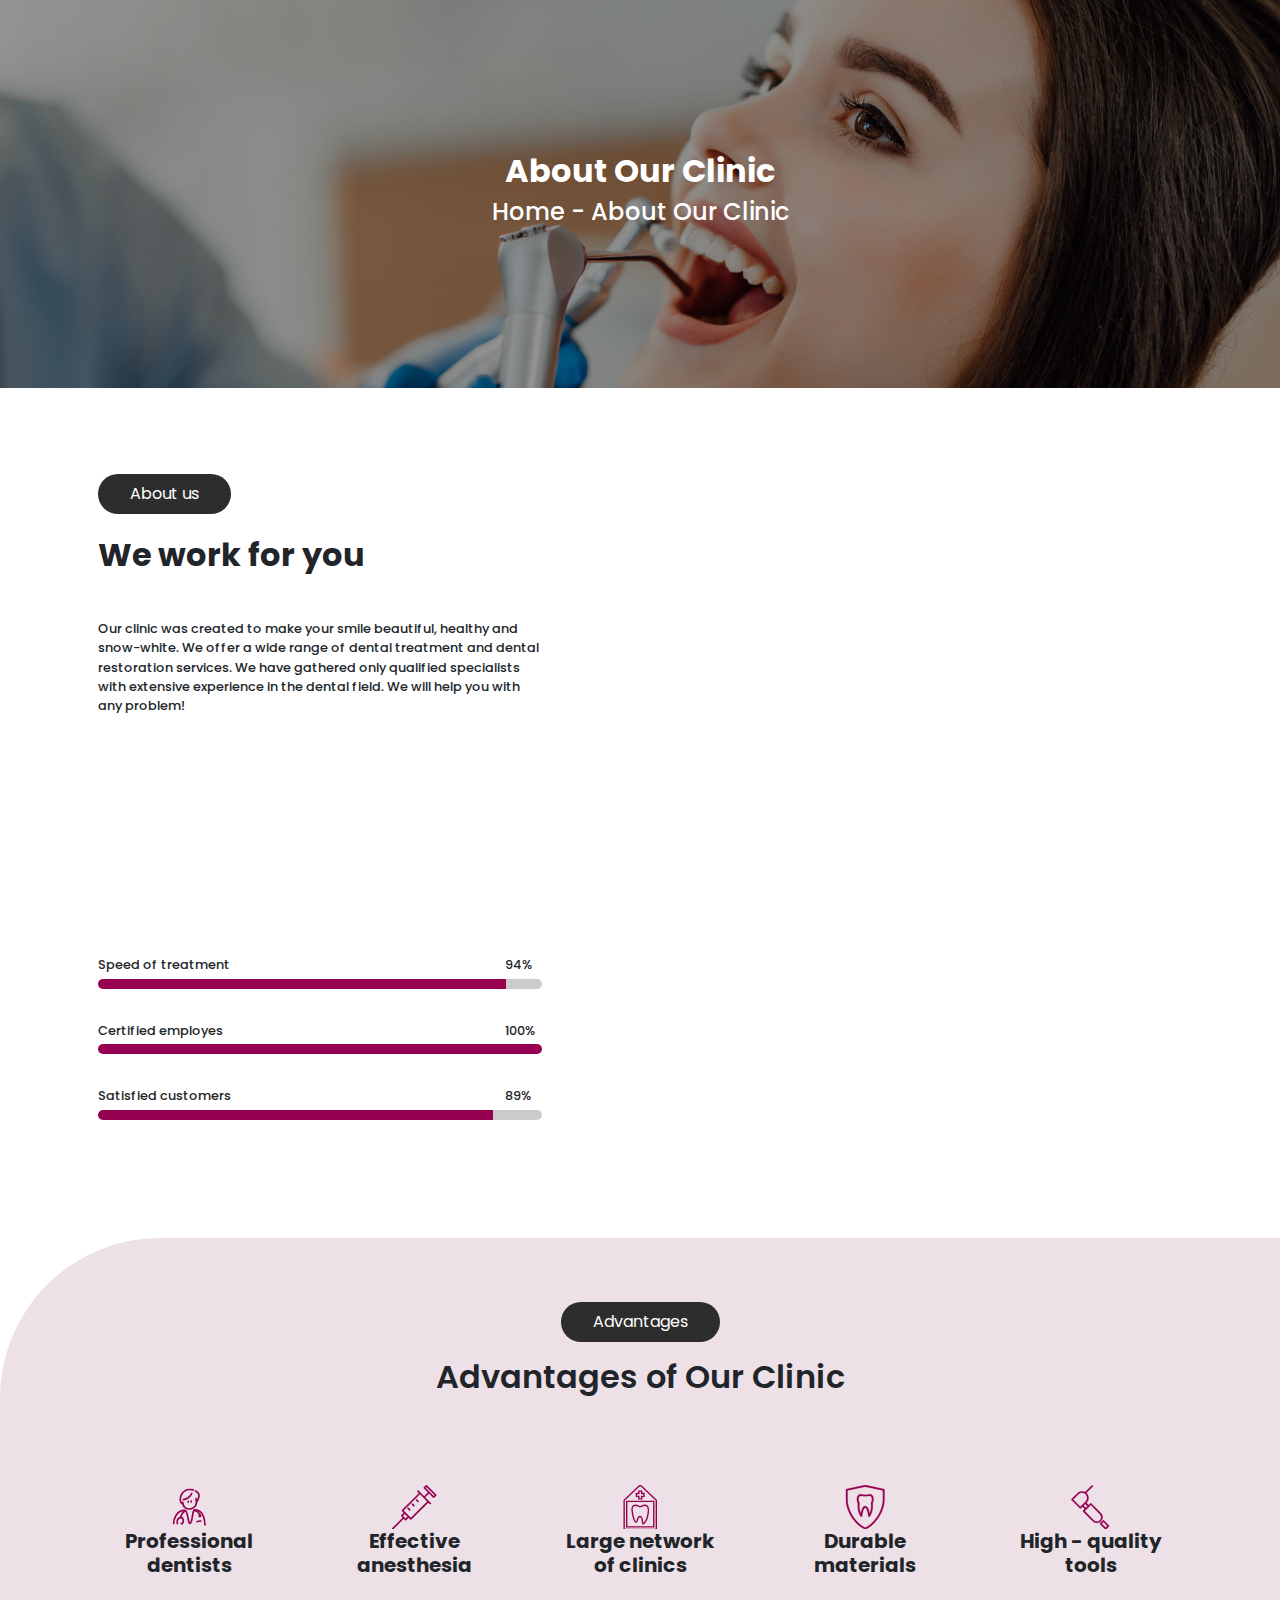
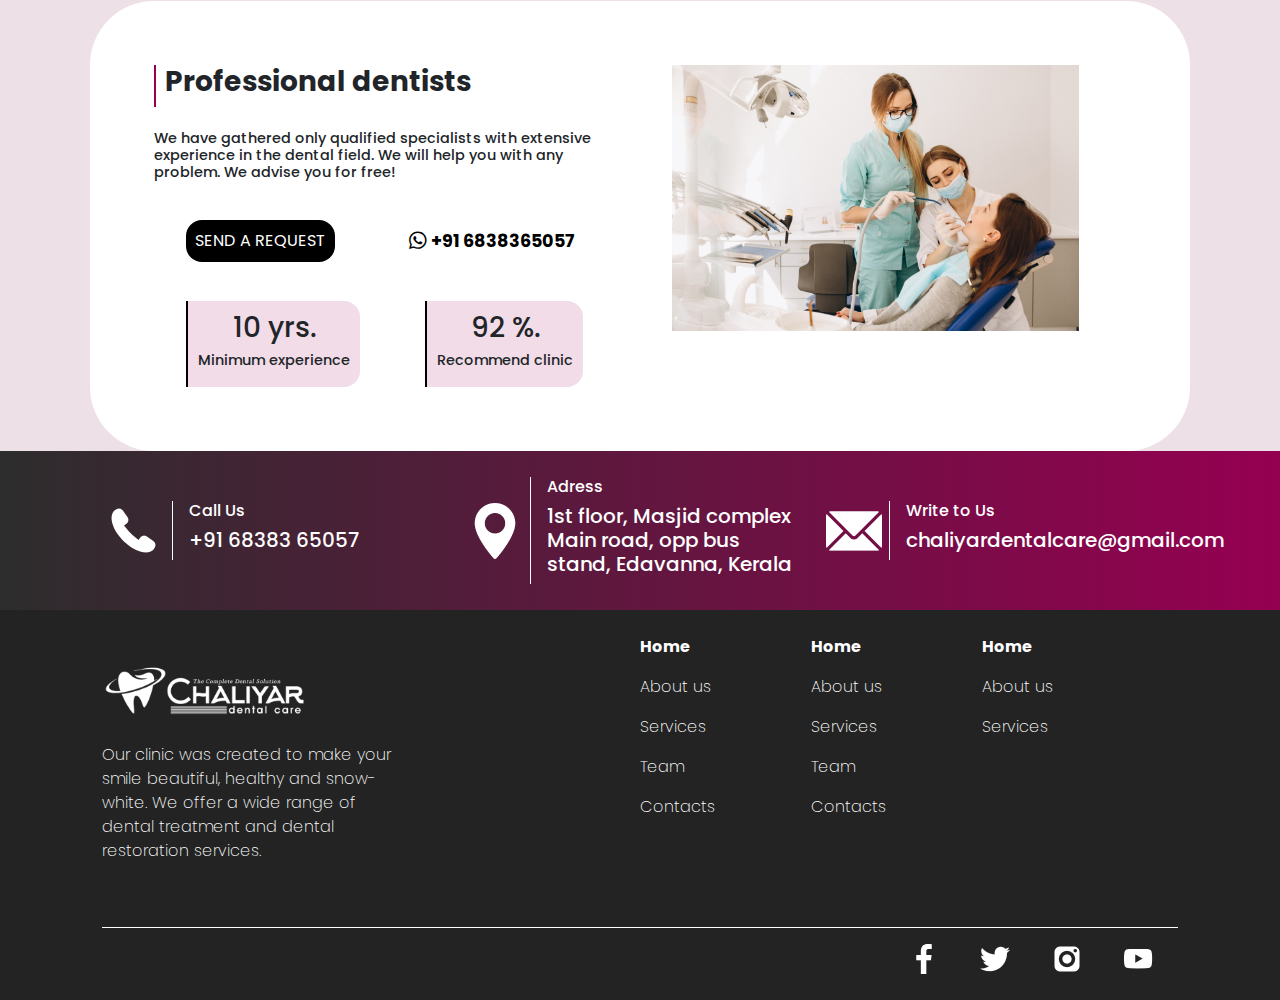
==== about.html @ f7c67d47 "homepage cards" ====
<!DOCTYPE html>
<html lang="en">

<head>
    <meta charset="UTF-8">
    <meta name="viewport" content="width=device-width, initial-scale=1.0">
    <title>Chaliyar Dental Care</title>

    <!-- stylesheet of home -->
    <link rel="stylesheet" href="css/style.css">

    <!-- poppins font from google -->
    <link rel="preconnect" href="https://fonts.googleapis.com">
    <link rel="preconnect" href="https://fonts.gstatic.com" crossorigin>
    <link
        href="https://fonts.googleapis.com/css2?family=Poppins:ital,wght@0,100;0,200;0,300;0,400;0,500;0,600;0,700;0,800;0,900;1,100;1,200;1,300;1,400;1,500;1,600;1,700;1,800;1,900&display=swap"
        rel="stylesheet">

    <!-- bootstrap cdn links -->
    <link href="https://cdn.jsdelivr.net/npm/bootstrap@5.3.3/dist/css/bootstrap.min.css" rel="stylesheet"
        integrity="sha384-QWTKZyjpPEjISv5WaRU9OFeRpok6YctnYmDr5pNlyT2bRjXh0JMhjY6hW+ALEwIH" crossorigin="anonymous">
    <script defer src="https://cdn.jsdelivr.net/npm/bootstrap@5.3.3/dist/js/bootstrap.bundle.min.js"
        integrity="sha384-YvpcrYf0tY3lHB60NNkmXc5s9fDVZLESaAA55NDzOxhy9GkcIdslK1eN7N6jIeHz"
        crossorigin="anonymous"></script>
    <link rel="stylesheet" href="https://cdn.jsdelivr.net/npm/bootstrap-icons@1.5.0/font/bootstrap-icons.css">
</head>

<body>
    <div id="header-container">
        <!-- The header content will be inserted here -->
    </div>
    <!-- hero -->
    <section class="about_banner">
        <img src="img/contact banner.png" alt="">
        <div class="about_banner_text">
            <h2>About Our Clinic</h2>
            <h4>Home - About Our Clinic</h4>
        </div>
    </section>
    <section class="about_sec1">
        <div class="row">
            <div class="col-xs-12 col-sm-12 col-md-6 col-lg-6 col-xl-6 contact_sec1_col2">
                <!--css classes of contact page are copied in few of the following sections-->
                <div class="contact_sec1_col1_container">
                    <div class="about_wrapper1">
                        <div class="about_wrapper2">
                            <div class="contact_sec1_col1_el1">
                                About us
                            </div>
                            <h2>We work for you</h2>
                            <h6>Our clinic was created to make your smile beautiful, healthy and snow-white. We offer a
                                wide
                                range of dental treatment and dental restoration services. We have gathered only
                                qualified
                                specialists with extensive experience in the dental field. We will help you with any
                                problem!
                            </h6>
                            <div class="about_sec1_progressBar_container">
                                <div class="row">
                                    <div
                                        class="col-xs-11 col-sm-11 col-md-11 col-lg-11 col-xl-11 about_sec1_progressBar_textLine1">
                                        <h6>Speed of treatment</h6>
                                    </div>
                                    <div
                                        class="col-xs-1 col-sm-1 col-md-1 col-lg-1 col-xl-1 about_sec1_progressBar_textLine2">
                                        <h6>94%</h6>
                                    </div>
                                </div>
                                <div class=" about_progressBar1"></div>
                                <div class="row">
                                    <div
                                        class="col-xs-11 col-sm-11 col-md-11 col-lg-11 col-xl-11 about_sec1_progressBar_textLine1">
                                        <h6>Certified employes</h6>
                                    </div>
                                    <div
                                        class="col-xs-1 col-sm-1 col-md-1 col-lg-1 col-xl-1 about_sec1_progressBar_textLine2">
                                        <h6>100%</h6>
                                    </div>
                                </div>
                                <div class=" about_progressBar2"></div>
                                <div class="row">
                                    <div
                                        class="col-xs-11 col-sm-11 col-md-11 col-lg-11 col-xl-11 about_sec1_progressBar_textLine1">
                                        <h6>Satisfied customers</h6>
                                    </div>
                                    <div
                                        class="col-xs-1 col-sm-1 col-md-1 col-lg-1 col-xl-1 about_sec1_progressBar_textLine2">
                                        <h6>89%</h6>
                                    </div>
                                </div>
                                <div class=" about_progressBar3"></div>
                            </div>
                        </div>

                    </div>


                </div>
            </div>
            <div class="col-xs-12 col-sm-12 col-md-6 col-lg-6 col-xl-6 contact_sec1_col2">
                <div class="about_sec1_col2_img_container">
                    <img src="img/about sec1 vector.png" alt="">
                </div>
            </div>
        </div>
    </section>

    <section class="about_sec2">
        <div class="contact_sec1_col1_el1">
            Advantages
        </div>
        <h2>Advantages of Our Clinic</h2>
        <div class="about_sec2_cards_container">
            <div class="about_sec2_cards_flexholder">


                <div class="about_sec2_card">
                    <svg class="card_svg" width="800px" height="800px" viewBox="0 0 400 400" fill="none"
                        xmlns="http://www.w3.org/2000/svg">

                        <g id="SVGRepo_bgCarrier" stroke-width="0" />

                        <g id="SVGRepo_tracerCarrier" stroke-linecap="round" stroke-linejoin="round" />

                        <g id="SVGRepo_iconCarrier">
                            <path d="M222 76C210.988 106.84 171.627 128.31 147 132" stroke-opacity="1" stroke-width="15"
                                stroke-linecap="round" stroke-linejoin="round" />
                            <path d="M236 44.053C123.346 20.1218 96.7679 144.026 136.104 167" stroke-opacity="1"
                                stroke-width="15" stroke-linecap="round" stroke-linejoin="round" />
                            <path d="M256 54C302.745 75.4047 288.975 108.654 272.736 144" stroke-opacity="1"
                                stroke-width="15" stroke-linecap="round" stroke-linejoin="round" />
                            <path d="M260.902 122C295.577 228.082 142 250.963 142 156.601" stroke-opacity="1"
                                stroke-width="15" stroke-linecap="round" stroke-linejoin="round" />
                            <path d="M218.892 153C219.298 150.031 218.46 147.754 218 145" stroke-opacity="1"
                                stroke-width="15" stroke-linecap="round" stroke-linejoin="round" />
                            <path d="M191 154C191 151.332 191 148.668 191 146" stroke-opacity="1" stroke-width="15"
                                stroke-linecap="round" stroke-linejoin="round" />
                            <path
                                d="M60 345.501C60 309.522 83.3747 224.325 163.582 228.248C185.925 229.341 191.24 351.835 206.062 345.501C232 334.416 223.446 254.231 243.571 224.158C340.019 219.027 341 340.572 341 359"
                                stroke-opacity="1" stroke-width="15" stroke-linecap="round" stroke-linejoin="round" />
                            <path d="M296 271C288.365 253.665 267.103 230.409 247 228" stroke-opacity="1"
                                stroke-width="15" stroke-linecap="round" stroke-linejoin="round" />
                            <path d="M163 232C139.27 246.396 128.966 267.837 120 292" stroke-opacity="1"
                                stroke-width="15" stroke-linecap="round" stroke-linejoin="round" />
                            <path
                                d="M93.0228 347.996C90.4525 330.039 91.6852 307.132 109.075 296.665C157.969 267.237 151.718 362.878 128.138 345.983"
                                stroke-opacity="1" stroke-width="15" stroke-linecap="round" stroke-linejoin="round" />
                            <path d="M293.07 271.039C321.891 269.785 283.781 299.392 290.907 273.038" stroke-opacity="1"
                                stroke-width="15" stroke-linecap="round" stroke-linejoin="round" />
                            <path d="M304 324.289C291.859 322.728 282.476 327.953 271 329" stroke-opacity="1"
                                stroke-width="15" stroke-linecap="round" stroke-linejoin="round" />
                        </g>
                    </svg>
                    <h5>Professional dentists</h5>
                </div>


                <div class="about_sec2_card">
                    <svg fill="#950051" height="800px" width="800px" version="1.1" id="Layer_1"
                        xmlns="http://www.w3.org/2000/svg" xmlns:xlink="" viewBox="0 0 512 512" xml:space="preserve">

                        <g id="SVGRepo_bgCarrier" stroke-width="0" />

                        <g id="SVGRepo_tracerCarrier" stroke-linecap="round" stroke-linejoin="round" />

                        <g id="SVGRepo_iconCarrier">
                            <g>
                                <g>
                                    <path
                                        d="M509.313,109.764L402.246,2.685c-3.579-3.578-9.382-3.581-12.96-0.002l-22.816,22.804 c-1.719,1.718-2.686,4.05-2.686,6.482c0,2.432,0.965,4.762,2.684,6.482l47.063,47.063l-43.589,43.589l-64.367-64.365 c-3.581-3.579-9.383-3.579-12.963,0c-3.579,3.58-3.579,9.382,0,12.961l16.415,16.415L114.582,288.556 c-3.58,3.579-3.58,9.382,0,12.961l19.232,19.232l-26.858,26.858c-3.579,3.579-3.579,9.382,0,12.961l15.758,15.758L2.688,496.354 c-3.58,3.579-3.58,9.382,0,12.961C4.478,511.105,6.824,512,9.17,512c2.345,0,4.692-0.895,6.482-2.685l120.025-120.026 l15.762,15.764c1.79,1.79,4.136,2.685,6.482,2.685c2.345,0,4.692-0.895,6.482-2.685l26.858-26.857l19.22,19.219 c1.79,1.789,4.137,2.685,6.482,2.685c2.345,0,4.692-0.895,6.482-2.685l194.44-194.44l16.421,16.421 c1.79,1.79,4.137,2.685,6.482,2.685s4.692-0.895,6.482-2.685c3.579-3.579,3.579-9.382,0-12.961l-64.366-64.369l43.589-43.589 l47.055,47.055c1.79,1.79,4.137,2.685,6.482,2.685s4.692-0.895,6.482-2.685l22.804-22.804 C512.891,119.146,512.891,113.344,509.313,109.764z M157.921,385.609L126.4,354.088l20.377-20.376l31.521,31.521L157.921,385.609z M404.92,190.013L216.96,377.971l-82.935-82.936l187.958-187.958L404.92,190.013z M480.027,126.086l-94.115-94.115l9.85-9.845 l94.108,94.118L480.027,126.086z" />
                                </g>
                            </g>
                            <g>
                                <g>
                                    <path
                                        d="M306.121,183.299l-17.176-17.176c-3.581-3.579-9.383-3.579-12.963,0c-3.579,3.58-3.579,9.382,0,12.961l17.176,17.176 c1.79,1.79,4.137,2.685,6.482,2.685c2.345,0,4.692-0.895,6.482-2.685C309.701,192.681,309.701,186.878,306.121,183.299z" />
                                </g>
                            </g>
                            <g>
                                <g>
                                    <path
                                        d="M257.934,231.487l-17.179-17.176c-3.578-3.58-9.382-3.578-12.961,0c-3.579,3.579-3.579,9.383,0.001,12.963l17.178,17.176 c1.789,1.789,4.135,2.685,6.481,2.685c2.345,0,4.692-0.895,6.482-2.685C261.515,240.87,261.515,235.066,257.934,231.487z" />
                                </g>
                            </g>
                            <g>
                                <g>
                                    <path
                                        d="M209.746,279.676L192.568,262.5c-3.581-3.58-9.383-3.58-12.963,0c-3.58,3.579-3.58,9.382,0,12.961l17.176,17.176 c1.79,1.79,4.137,2.685,6.482,2.685c2.345,0,4.692-0.895,6.482-2.685C213.326,289.058,213.326,283.256,209.746,279.676z" />
                                </g>
                            </g>
                        </g>

                    </svg>
                    <h5>Effective anesthesia</h5>
                </div>


                <div class="about_sec2_card">
                    <svg fill="none" version="1.1" id="Capa_1" xmlns="http://www.w3.org/2000/svg"
                        xmlns:xlink="http://www.w3.org/1999/xlink" width="800px" height="800px"
                        viewBox="0 0 32.355 32.355" xml:space="preserve">
                        <g>
                            <g>
                                <path d="M12.971,27.059c1.392,0.502,0.588-3.951,3.038-4.174c2.45-0.223,1.227,6.307,2.53,5.289
			c3.398-2.66,4.631-11.573,2.449-13.025c-2.123-1.412-3.73,0.612-4.899,0.612c-1.169,0-2.561-1.892-4.898-0.612
			C8.852,16.429,11.58,26.559,12.971,27.059z" />
                                <path d="M16.177,0L4.472,11.09v21.266h23.411V11.09L16.177,0z M13.375,6.219h1.751V4.467h2.102v1.752h1.752v2.102h-1.752v1.752
			h-2.102V8.321h-1.751V6.219z M26.027,30.5H6.329V11.888h19.698V30.5z" />
                            </g>
                        </g>
                    </svg>
                    <h5>Large network of clinics</h5>
                </div>


                <div class="about_sec2_card">
                    <svg fill="#950051" height="800px" width="800px" version="1.1" id="Layer_1"
                        xmlns="http://www.w3.org/2000/svg" xmlns:xlink="http://www.w3.org/1999/xlink"
                        viewBox="0 0 214.139 214.139" xml:space="preserve" stroke="#950051">

                        <g id="SVGRepo_bgCarrier" stroke-width="0" />

                        <g id="SVGRepo_tracerCarrier" stroke-linecap="round" stroke-linejoin="round" />

                        <g id="SVGRepo_iconCarrier">
                            <g>
                                <g>
                                    <g>
                                        <path
                                            d="M196.807,19.169L107.919,0.088c-0.56-0.118-1.136-0.118-1.697,0L17.333,19.169c-1.863,0.399-3.192,2.044-3.192,3.95 v48.481c0,50.324,35.754,111.221,79.703,135.744l11.257,6.282c0.612,0.343,1.29,0.513,1.969,0.513s1.357-0.17,1.969-0.513 l11.257-6.282c43.95-24.526,79.703-85.425,79.703-135.744V23.119C199.999,21.213,198.67,19.568,196.807,19.169z M116.359,200.289 l-9.288,5.181l-9.288-5.181c-41.665-23.252-75.56-80.982-75.56-128.689V26.387L107.07,8.169l84.848,18.217v45.214h0.001 C191.919,119.304,158.023,177.033,116.359,200.289z" />
                                        <path
                                            d="M137.019,45.974c-3.62-2.293-8.937-1.594-16.304-0.639c-4.22,0.548-9.002,1.172-13.646,1.172 c-4.643-0.002-9.425-0.625-13.645-1.174c-7.361-0.963-12.685-1.649-16.304,0.635c-11.46,7.244-13.802,26.05-5.549,43.233 c-0.481,3.555-0.724,7.533-0.724,11.849c0,19.922,5.475,38.782,14.644,50.446c1.034,1.31,2.764,1.851,4.36,1.365 c1.596-0.489,2.726-1.91,2.847-3.575c1.884-26.259,9.556-40.242,14.372-40.242c4.869,0,12.585,14.153,14.408,40.724 c0.112,1.657,1.229,3.074,2.811,3.575c0.4,0.126,0.813,0.19,1.219,0.19c1.196,0,2.356-0.533,3.137-1.495 c9.442-11.632,15.078-30.694,15.078-50.986c0-4.537-0.296-8.708-0.88-12.429C150.738,71.637,148.278,53.088,137.019,45.974z M134.672,88.749c0.643,3.567,0.971,7.706,0.971,12.303c0,13.585-2.675,26.444-7.388,36.375 c-2.827-18.718-9.499-36.462-21.185-36.462c-11.524,0-18.186,17.357-21.074,35.76c-4.51-9.844-7.069-22.447-7.069-35.673 c0-4.431,0.274-8.428,0.813-11.888c0.132-0.84-0.006-1.705-0.393-2.462c-6.818-13.348-5.861-28.875,2.079-33.894 c1.314-0.71,6.889,0.012,10.955,0.541c4.463,0.58,9.519,1.239,14.688,1.239s10.228-0.66,14.691-1.24 c4.068-0.529,9.639-1.259,10.941-0.545c7.939,5.015,8.982,20.013,2.326,33.432C134.642,87.012,134.516,87.895,134.672,88.749z" />
                                    </g>
                                </g>
                            </g>
                        </g>

                    </svg>
                    <h5>Durable materials</h5>
                </div>
                <div class="about_sec2_card">
                    <svg fill="#950051" height="800px" width="800px" version="1.1" id="Layer_1"
                        xmlns="http://www.w3.org/2000/svg" xmlns:xlink="http://www.w3.org/1999/xlink"
                        viewBox="0 0 231.172 231.172" xml:space="preserve">

                        <g id="SVGRepo_bgCarrier" stroke-width="0" />

                        <g id="SVGRepo_tracerCarrier" stroke-linecap="round" stroke-linejoin="round" />

                        <g id="SVGRepo_iconCarrier">
                            <g>
                                <g>
                                    <g>
                                        <path
                                            d="M171.313,145.723l-50.014-50.012c-1.578-1.578-4.135-1.578-5.714,0l-8.571,8.571L95.586,92.854l1.419-1.419 c6.485-6.483,10.058-15.108,10.061-24.282c0.004-9.182-3.565-17.811-10.052-24.294c-0.481-0.481-0.996-0.912-1.5-1.361 l35.784-35.784L125.586,0L88.803,36.782c-4.888-2.593-10.368-3.974-16.065-3.974c-0.004,0-0.006,0-0.008,0 c-9.182,0-17.809,3.571-24.294,10.058L18.448,72.853c-0.758,0.758-1.184,1.784-1.184,2.857c0,1.073,0.426,2.099,1.184,2.857 l42.856,42.858c0.758,0.758,1.785,1.184,2.857,1.184c1.071,0,2.099-0.426,2.857-1.184l8.571-8.573l11.427,11.428l-8.571,8.571 c-0.758,0.758-1.184,1.783-1.184,2.857c0,1.073,0.426,2.099,1.184,2.857l50.014,50.012c5.707,5.71,13.309,8.85,21.404,8.854 c0.002,0,0.004,0,0.006,0c8.101,0,15.712-3.149,21.429-8.87C183.112,176.748,183.12,157.529,171.313,145.723z M72.73,104.282 c-0.002,0.002-0.003,0.006-0.005,0.008l-8.565,8.565L27.018,75.71l27.133-27.131c4.96-4.96,11.557-7.69,18.58-7.69 c0.002,0,0.004,0,0.006,0c7.019,0,13.613,2.731,18.564,7.682c4.958,4.96,7.688,11.553,7.684,18.577 c-0.004,7.019-2.736,13.613-7.694,18.573l-9.04,9.042L72.73,104.282z M81.302,107.139l5.712-5.712l2.86-2.859l11.429,11.427 l-8.573,8.573L81.302,107.139z M149.867,189.351c-0.002,0-0.004,0-0.004,0c-5.938,0-11.51-2.304-15.692-6.487l-47.157-47.155 l8.566-8.566c0,0,0.004-0.002,0.006-0.004l14.285-14.287l8.57-8.57l47.157,47.155c8.655,8.657,8.649,22.747-0.016,31.412 C161.391,187.042,155.81,189.351,149.867,189.351z" />
                                        <path
                                            d="M212.724,209.991l-25.714-25.714c-1.515-1.515-4.198-1.515-5.714,0l-14.285,14.287c-0.758,0.758-1.184,1.783-1.184,2.857 c0,1.073,0.426,2.099,1.184,2.857l25.714,25.71c0.789,0.789,1.823,1.184,2.857,1.184s2.067-0.395,2.857-1.184l14.285-14.284 c0.758-0.758,1.184-1.783,1.184-2.857C213.909,211.774,213.482,210.748,212.724,209.991z M195.583,221.417l-20.001-19.997 l8.572-8.574l20.001,20.001L195.583,221.417z" />
                                    </g>
                                </g>
                            </g>
                        </g>

                    </svg>
                    <h5>High - quality tools</h5>
                </div>
            </div>
        </div>

        <div class="about_advantages_display">
            <div class="about_wrapper3">
                <div class="about_advantages_display_holder">
                    <div class="row">
                        <div class="col-xs-12 col-sm-12 col-md-6 col-lg-6 col-xl-6">
                            <div class="about_sec2col1_holder">
                                <div class="about_sec2col1_heading">
                                    <div class="about_sec2col1_heading_liner"></div>
                                    <h3>Professional dentists</h3>
                                </div>
                                <h6>We have gathered only qualified specialists with extensive experience in the dental
                                    field. We will help you with any problem. We advise you for free!
                                </h6>
                                <div class="about_sec2col1_button_holder">
                                    <button class="about_sec2col1_request">SEND A REQUEST</button>
                                    <button class="about_sec2col1_whatsapp"><i class="bi bi-whatsapp"></i> +91
                                        6838365057</button>
                                </div>
                                <div class="about_sec2col1_display_cards">
                                    <div class="about_sec2col1_display_card">
                                        <div class="about_sec2col1_display_card_liner"></div>
                                        <div class="about_sec2col1_display_card_text">
                                            <h3>10 yrs.</h3>
                                            <h6>Minimum experience</h6>
                                        </div>
                                    </div>
                                    <div class="about_sec2col1_display_card">
                                        <div class="about_sec2col1_display_card_liner"></div>
                                        <div class="about_sec2col1_display_card_text">
                                            <h3>92 %.</h3>
                                            <h6>Recommend clinic</h6>
                                        </div>
                                    </div>
                                </div>
                            </div>
                        </div>
                        <div class="col-xs-12 col-sm-12 col-md-6 col-lg-6 col-xl-6 about_sec2_img">
                            <img src="img/about sec2 col2.png" alt="">
                        </div>
                    </div>
                </div>
            </div>

        </div>
    </section>











    <script src="js/landing-slider.js"></script>
    <script src="js/colorToggler.js"></script>
    <script src="js/textToggler.js"></script>

    <!--header and footer script start-->
    <script>
        function includeHTML(filePath, targetElement) {
            var xhr = new XMLHttpRequest();
            xhr.open('GET', filePath, true);
            xhr.onreadystatechange = function () {
                if (xhr.readyState === 4 && xhr.status === 200) {
                    targetElement.insertAdjacentHTML('beforebegin', xhr.responseText);
                }
            };
            xhr.send();
        }
        var headerPath = 'header.html';
        var footerPath = 'footer.html';
        var headerContainer = document.getElementById('header-container');
        includeHTML(headerPath, headerContainer);

        var xhrFooter = new XMLHttpRequest();
        xhrFooter.open('GET', footerPath, true);
        xhrFooter.onreadystatechange = function () {
            if (xhrFooter.readyState === 4 && xhrFooter.status === 200) {
                document.body.insertAdjacentHTML('beforeend', xhrFooter.responseText);
            }
        };
        xhrFooter.send();
    </script>
    <!--header and footer script end-->

</body>

</html>
---- css/style.css ----
/* GLOBAL DECLARATIONS */
* {
  /* border: 1px solid red; */
  font-family: "Poppins", sans-serif;
   /* border: 1px solid red; */
}

.body {
  margin: 0;
}


/* the color pallette*/
:root {
  --primary_purple: #950051;
  /* purple */
  --primary_white: #ffff;
  /* white */
  --primary_black: #000000;
  /* black */
  --primary_baby_pink_dark: #F1DCE7;
  /*dark baby pink*/
  --primary_baby_pink_light: #eee0e7;
  /*light baby pink*/
  --secondary_dark_purple: #2D2D2D;
  /* dark purple */
  --secondary_lighter_gray: #CBCBCB;
  /*very light gray*/
  --secondary_light_gray: #787878;
  /* light Gray */
  --secondary_dark_gray: #232323;
  /* dark Gray */
  --default_font: #0000;
  /* font black */
  --default_font_a: #ffff;
  /*font white */



  --dark_purple_right: linear-gradient(to right, #2D2D2D, #950051);
  /* dark to purple */
  --dark_purple_left: linear-gradient(to left, #2D2D2D, #950051);
  /* dark to purple */
  --dark_purple_bottom: linear-gradient(to bottom, #2D2D2D, #950051);
  /* dark to purple */
  --dark_purple_top: linear-gradient(to top, #2D2D2D, #950051);
  /* dark to purple */
}

.default_bold {
  font-weight: bold;
}


.home-slideshow-image {
  width: 100%;
  height: auto;
}


.home-slideshow-container {
  position: relative;
  width: 100%;
  margin: auto;
}

.home-slideshow-image {
  display: none;
}

.home-slideshow-image img {
  width: 100%;
  height: auto;
}

/* .home-slideshow-left{
    width: 30%;
    height: 60px;
    color: #db050500;
  } */

.home-slideshow-left {
  position: absolute;
  margin-left: 8%;
  top: 10%;
  left: 20px;
  background-color: var(--primary_white);
  padding: 10px;
  border-top-right-radius: 250px;
  width: 48%;
}

.home-slideshow-left-content {
  height: auto;
  /* color: var(--primary_purple); */
}

.home-slideshow-left-content h2 {
  font-size: 50px;
  font-weight: 600;
  padding-top: 8%;
}

.home-slideshow-left-box-left {
  height: auto;

  /* background-color: var(--secondary_light_gray); */
  padding: 2%;
}


.home-slideshow-left-box-left img {
  width: 18rem;
}

.home-slideshow-left-box-right {
  height: auto;
  /* background-color: var(--primary_purple); */

  padding: 2%;
}

.home-slideshow-left-box-rightside {
  border-radius: 1rem;
  background-image: var(--dark_purple_top);
  padding: 9%;
  color: var(--default_font_a);

}

.home-slideshow-left-box-rightside-content {
  display: flex;
  padding-bottom: 4%;
}

.home-slideshow-left-box-rightside-content h5 {
  font-size: 20px;
}

.home-slideshow-left-box-rightside-content i {
  padding-right: 3%;
}

/* .home-slideshow-left-description{
width: 50%;
} */

.home-slideshow-left-description h4 {
  font-size: 17px;
  line-height: 29px;
  text-align: justify;
  word-spacing: 3px;
}

.home-book-appointment {
  padding-left: 8%;
  padding-right: 8%;
  display: flex;
  text-align: center;
  position: relative;
  bottom: 7rem;
  left: 0;
  width: 100%;
  margin-bottom: 10px;
}

.home-book-appointment-content {
  background-color: var(--secondary_dark_purple);
  height: auto;
  border-radius: 1rem;
  padding-top: 3%;
}

.home-book-appointment-content h3 {
  color: var(--default_font_a);
  font-size: 35px;
  font-weight: 700;
}

.home-book-appointment-content-sec {
  padding-left: 2%;
  border-radius: 10%;
}

.home-book-appointment-details {
  padding: 4%;
  /* border-radius: 5%; */

}

.home-book-appointment-details input {
  padding: 7%;
  width: 100%;
  border-radius: 1rem;
  font-size: 22px;
}

.home-book-appointment-details-btn {
  padding: 4%;
}

.home-book-appointment-details-btn button {
  padding: 7%;
  width: 100%;
  border-radius: 1rem;
  font-size: 22px;
  font-weight: 700;
  color: var(--default_font_a);
  background-color: var(--primary_purple);
}

.home-book-appointment-details-btn button:hover {
  background-color: var(--default_font_a);
  color: var(--primary_purple);
}

.home-book-appointment-details-btn {
  padding: 4%;
}

.home-book-appointment-details-btn button {
  padding: 7%;
  width: 100%;
  border-radius: 1rem;
  font-size: 22px;
  font-weight: 700;
  color: var(--default_font_a);
  background-color: var(--primary_purple);
}

.home-book-appointment-details-btn button:hover {
  background-color: var(--default_font_a);
  color: var(--primary_purple);
}

/* .home-all-services {
  display: flex;
  flex-direction: column;
  padding-left: 8%;
  padding-right: 8%;


} */

.home-all-services {
  display: flex;
  flex-direction: column;
  padding-left: 8%;
  padding-right: 8%;
}

.home-all-services-heading {
  display: flex;
  justify-content: center;
}

.home-all-services-heading h3 {
  background-color: var(--secondary_dark_purple);
  color: var(--default_font_a);
  padding: 0.5rem 1rem;
  border-radius: 1.5rem;
  font-size: 20px;
  font-weight: 300;
  margin: 0;
  line-height: 1;
}

.home-all-services h2 {
  font-size: 51px;
  font-weight: 600;
  text-align: center;
  padding-bottom: 5%;
}


.home-all-services-card-container{

  /* background-color: var(--primary_purple); */
}

.home-all-services-card {
  position: relative;
  width: 100%;
  padding: 1rem;
  background-color: var(--primary_white);
  border-radius: 1rem;
  border: 1px solid;
  transition: background-color 0.2s ease-in-out;
  overflow: hidden;

}

/* Card Content */
.home-all-services-card-content {
  display: flex;
  flex-direction: column;
  align-items: start;
  text-align: start;
  padding-left: 9%;
}

/* Title */
.home-all-services-card-content h4 {
  font-size: 22px;
  font-weight: 600;
  padding-top: 7%;
  padding-bottom: 35%;
  margin: 0;
  transition: transform 0.3s ease-in-out;
}

/* Image */
.home-all-services-card-content img {
  padding-top: 13%;
  width: 25%;
  height: auto;
  margin-bottom: 1rem;
}

/* Button */
.home-all-services-card-content button {
  border-radius: 2rem;
  font-size: 17px;
  background-color: var(--primary_black);
  color: var(--primary_white);
  transition: transform 0.3s ease-in-out;
  border-radius: 2rem;
  padding-top: 2%;
  padding-bottom: 2%;
  padding-left: 5%;
  padding-right: 5%;
  font-size: 17px;
  margin-bottom: 8%;
}

/* Points Container */
.home-all-services-card-content .home-all-services-card-points {
  display: none;
  width: 100%;
  text-align: left;
  padding: 0 1rem;
  margin-top: 1rem; /* Adjust to align with title */
}

/* Points Styling */
.home-all-services-card-content .home-all-services-card-points i {
  
  color: var(--primary_white);
  font-size: 22px;
}

.home-all-services-card-content .home-all-services-card-points h5 {
  font-size: 20px;
  color: var(--default_font_a);
 
}

/* Hover Effect */
.home-all-services-card:hover {
  background-color: var(--primary_purple);
}

.home-all-services-card:hover img {
  display: none;
}

.home-all-services-card:hover .home-all-services-card-content h4 {
  transform: translateY(-30px);
  margin-top: 12%;
  color: var(--default_font_a);
  font-size: 25px;
}

.home-all-services-card:hover .home-all-services-card-content button {
  transform: translateY(20px);
}

.home-all-services-card:hover .home-all-services-card-content .home-all-services-card-points {
  display: flex;
  flex-wrap: wrap;
  align-items: center;
  margin-top: -80px; /* Adjusted to remove gap */
  margin-bottom: 10px;
 
}

.home-all-services-card:hover .home-all-services-card-content .home-all-services-card-points i {
  margin-right: 15px;
}

/*
.home-all-services-card {
  width: 100%;
  padding: 1%;
  height: auto;
  background-color: var(--primary_purple);
  position: relative;
}

 .home-all-services-card {
  background-color: var(--primary_purple);
  border-radius: 1rem;

  display: flex;
  align-items: start;
  padding-left: 8%;
  padding-right: 8%;
  padding-top: 2%;
  padding-bottom: 2%;
  flex-direction: column;
}

.home-all-services-card-content h4 {
  font-size: 22px;
  font-weight: 600;
  padding-top: 7%;
  padding-bottom: 35%;
}

.home-all-services-card-content img {
  height: auto;
  width: 25%;
}

.home-all-services-card-content button {
  border-radius: 2rem;
  padding-top: 2%;
  padding-bottom: 2%;
  padding-left: 5%;
  padding-right: 5%;
  font-size: 17px;
  background-color: var(--primary_black);
  color: var(--primary_white);
}
*/



@media only screen and (max-width: 768px) {

  .home-slideshow-image img {
    width: 100%;
    height: 40vh;
  }

  .home-slideshow-left {
    padding-top: 0;
    width: 80%;
    border-radius: 0;
    left: 0%;
    background-color: rgba(255, 255, 255, 0.7);
  }

  .home-slideshow-left-content h2 {
    font-size: 16px;

  }

  .home-slideshow-left-box-left img {
    display: none;
  }

  /* .home-slideshow-left-box-right{
padding-top: 0;
  } */

  .home-slideshow-left-box-rightside {
    border-radius: 1rem;
    background-image: var(--dark_purple_top);
    /* padding: 10%; */
    color: var(--default_font_a);
    padding: 3%;

  }

  .home-slideshow-left-box-rightside-content {
    display: flex;
    padding-bottom: 1%;
  }

  .home-slideshow-left-box-left {
    display: none;
  }

  .home-slideshow-left-box-right h5 {
    font-size: 11px;
    padding-bottom: 0;
  }

  .home-slideshow-left-description h4 {
    font-size: 10px;
    line-height: 10px;
  }

  .home-book-appointment {
    padding-left: 8%;
    padding-right: 8%;
    display: flex;
    text-align: center;
    position: relative;
    bottom: 3rem;
    left: 0;
    width: 100%;
    margin-bottom: 10px;
  }
}

@media only screen and (min-width: 768px) and (max-width:991px) {
  .home-book-appointment {
    padding-left: 8%;
    padding-right: 8%;
    display: flex;
    text-align: center;
    position: relative;
    bottom: 3rem;
    left: 0;
    width: 100%;
    margin-bottom: 10px;
  }
}

@media only screen and (min-width: 992px) and (max-width: 1199px) {
  .home-slideshow-image img {
    width: 100%;
    height: 50vh;
  }

  .home-slideshow-left {
    position: absolute;
    margin-left: 8%;
    top: 10%;
    left: 20px;
    background-color: var(--primary_white);
    padding: 10px;
    border-top-right-radius: 200px;
    width: 55%;
  }

  .home-slideshow-left-content {
    height: auto;
    /* color: var(--primary_purple); */
  }

  .home-slideshow-left-content h2 {
    font-size: 40px;
    font-weight: 600;
    padding-top: 5%;
  }

  .home-slideshow-left-box-left {
    height: auto;

    /* background-color: var(--secondary_light_gray); */
    padding: 1%;
  }


  .home-slideshow-left-box-left img {
    width: 14rem;
  }

  .home-slideshow-left-box-right {
    height: auto;
    /* background-color: var(--primary_purple); */

    padding: 1%;
  }

  .home-slideshow-left-box-rightside {
    border-radius: 1rem;
    background-image: var(--dark_purple_top);
    padding: 7%;
    color: var(--default_font_a);

  }

  .home-slideshow-left-box-rightside-content {
    display: flex;
    padding-bottom: 4%;
  }

  .home-slideshow-left-box-rightside-content h5 {
    font-size: 16px;
  }

  .home-slideshow-left-box-rightside-content i {
    padding-right: 3%;
  }

  .home-slideshow-left-description h4 {
    font-size: 14px;
    line-height: 24px;
    text-align: justify;
    word-spacing: 1px;
  }

  .home-book-appointment {
    padding-left: 8%;
    padding-right: 8%;
    display: flex;
    text-align: center;
    position: relative;
    bottom: 3rem;
    left: 0;
    width: 100%;
    margin-bottom: 10px;
  }
}

/* @media only screen and (min-device-width: 1200px){
  .home-book-appointment {
    padding-left: 8%;
    padding-right: 8%;
    display: flex;
    text-align: center;
    position: relative;
    bottom: 3rem;
    left: 0;
    width: 100%;
    margin-bottom: 10px; 
  }
} */



































/* contact page css*/
.contact_banner {
  width: 100%;
  height: auto;
  position: relative;
}

.contact_banner img {
  width: 100%;
  height: auto;
  display: block;
}

.contact_banner_text {
  position: absolute;
  top: 50%;
  left: 50%;
  transform: translate(-50%, -50%);
  text-align: center;
  color: var(--default_font_a);
}

.contact_banner_text h2 {
  font-weight: bold;
}


.contact_sec1 {
  width: 100%;
  height: auto;
  display: flex;
  flex-direction: column;
  align-items: center;
  justify-content: center;
  background-image: url('../img/Vector\ 3.png');
  background-position: left bottom;
  background-repeat: no-repeat;
}


.row {
  width: 100%;
}

.contact_sec1_col1 {
  padding: 0;
}

.contact_sec1_col1_container h2 {
  font-weight: bold;
  margin-top: 5%;
}

.contact_sec1_col1_container h6 {
  font-size: 80%;
  line-height: 150%;
  margin-top: 10%;

}


.contact_sec1_col1_el1 {
  background-color: var(--secondary_dark_purple);
  color: var(--default_font_a);
  width: fit-content;
  padding-left: 2rem;
  padding-right: 2rem;
  padding-top: 0.5rem;
  padding-bottom: 0.5rem;
  border-radius: 1.5rem;
}

.contact_sec1_col1_container {
  padding: 14%;
}

.contact_sec1_col1 i {
  color: var(--primary_purple);
  font-size: 2rem;
}

.contact_sec1_col1 h5 {
  margin-right: 2%;
}

.contact_sec1_col1_elements {
  display: flex;
  margin-top: 10%;
}

.contact_sec1_col1_elements_text {
  width: 100%;
}

.contact_sec1_col1_elements_text h4 {
  font-weight: bold;
}

.contact_sec1_col1_elements_text h5 {
  font-size: 80%;
  line-height: 150%;
  width: 55%;
}

.contact_sec1_col2 {
  padding: 0;
}

.contact_sec1_col2_container {
  padding: 14%;
}

.contact_form_container {
  background-color: var(--secondary_dark_purple);
  height: auto;
  width: 100%;
  display: flex;
  flex-direction: column;
  align-items: center;
  justify-content: center;
  padding-top: 20%;
  padding-bottom: 20%;
  padding-left: 10%;
  padding-right: 10%;
}

.contact_form_container h3 {
  color: var(--default_font_a);
}

.contact_form_container input {
  width: 100%;
  margin-top: 10%;
  height: 4rem;
  border-radius: 1rem;
  padding-left: 4%;
}

.contact_form_container select {
  width: 100%;
  margin-top: 10%;
  height: 4rem;
  border-radius: 1rem;
}

.contact_map {
  width: 100;
  height: auto;

}

/* media queries for contact page */
@media only screen and (max-width: 1500px) {
  .contact_sec1 {
    background-image: none;
  }
}

@media only screen and (max-width: 768px) {
  .contact_banner_text h4 {
    font-size: 80%;
  }

  .contact_sec1_col2_container {
    padding: 5%;
  }

  .contact_sec1_col1_elements_text h5 {
    width: 90%;
  }
}















/* css for about page */
.about_banner {
  width: 100%;
  height: auto;
  position: relative;
}

.about_banner img {
  width: 100%;
  height: auto;
  display: block;
}

.about_banner_text {
  position: absolute;
  top: 50%;
  left: 50%;
  transform: translate(-50%, -50%);
  text-align: center;
  color: var(--default_font_a);
}

.about_banner_text h2 {
  font-weight: bold;
}

.about_sec1 {
  width: 100%;
  height: auto;
  display: flex;
  flex-direction: column;
  align-items: center;
  justify-content: center;
}

.about_wrapper1 {
  width: 100%;
  height: auto;
}

.about_wrapper2 {
  width: 100%;
  height: auto;
}

.about_sec1_progressBar_container {
  width: 100%;
  height: auto;
  margin-top: 15rem;
}

.about_sec1_progressBar_textLine1 h6 {
  margin: 0;
  text-align: left;
}

.about_sec1_progressBar_textLine2 h6 {
  margin: 0;
  text-align: right;
}

.about_progressBar1 {
  width: 100%;
  height: 10px;
  border-radius: 2rem;
  margin-top: 1%;
  margin-bottom: 2rem;
  background: linear-gradient(to right, var(--primary_purple) 92%, var(--secondary_lighter_gray) 92%);
}

.about_progressBar2 {
  width: 100%;
  height: 10px;
  border-radius: 2rem;
  margin-top: 1%;
  margin-bottom: 2rem;
  background: linear-gradient(to right, var(--primary_purple) 100%, var(--secondary_lighter_gray) 100%);
}

.about_progressBar3 {
  width: 100%;
  height: 10px;
  border-radius: 2rem;
  margin-top: 1%;
  margin-bottom: 2rem;
  background: linear-gradient(to right, var(--primary_purple) 89%, var(--secondary_lighter_gray) 89%);
}

.about_sec1_col2_img_container {
  width: 100%;
  height: auto;
  padding: 2rem;
}

.about_sec1_col2_img_container img {
  width: 100%;
  height: auto;
}

.about_sec2 {
  display: flex;
  flex-direction: column;
  align-items: center;
  justify-content: center;
  width: 100%;
  height: auto;
  padding-top: 4rem;
  border-top-left-radius: 10rem;
  background-color: var(--primary_baby_pink_light);
}

.about_sec2 h2 {
  font-weight: 600;
  padding-top: 1rem;
  padding-bottom: 4rem;

}

.about_sec2_cards_container {
  width: 100%;
  height: auto;
}

.about_sec2_cards_flexholder{
  display: flex;
  align-items: center;
  justify-content: space-between;
  padding-left: 6%;
  padding-right: 6%;
}

.about_sec2_card{
  display: flex;
  flex-direction: column;
  align-items: center;
  justify-content: center;
  text-align: center;
  border-radius: 1rem;
  padding: 1rem;
  margin-left: 2%;
  margin-right: 2%;
}
.about_sec2_card svg{
  stroke: #950051;
  width: 30%;
  height: auto;
}

.about_sec2_card h5{
  font-weight: 700;
}

.about_advantages_display{
  width: 100%;
  height: auto;

}
.about_advantages_display_holder{
  background-color: var(--primary_white);
  margin-left: 7%;
  margin-right: 7%;
  border-radius: 4rem;
  padding: 5%;
}

.about_sec2col1_holder{

}
.about_sec2col1_holder h6{
  margin-top: 5%;
  font-size: 90%;
  font-weight: 500;
}

.about_sec2col1_heading{
  width: 100%;
  height: auto;
  display: flex;
}
.about_sec2col1_heading h3{
  margin-left: 2%;
  font-weight: 700;
}
.about_sec2col1_heading_liner{
  width: 2px;
  height: auto;
  background-color: var(--primary_purple);
}

.about_sec2col1_button_holder{
  display: flex;
  align-items: center;
  justify-content:space-around;
  text-align: center;
  margin-top: 8%;

}
.about_sec2col1_request{
  color: var(--primary_white);
  background-color: var(--primary_black);
  padding: 2%;
  border-radius: 1rem;
  border: 0;
}
.about_sec2col1_request:hover{
  color: var(--primary_black);
  background-color: var(--primary_white );
  padding: 2%;
  border-radius: 1rem;
  border: 1px var(--primary_black) solid;
  font-weight: bold;
}
.about_sec2col1_whatsapp{
  padding: 2%;
  border-radius: 1rem;
  border: 0;
  background-color: var(--primary_white);
  font-weight: bold;
  font-size: 110%
}
.about_sec2col1_whatsapp:hover{
  padding: 2%;
  border-radius: 1rem;
  border: 1px var(--primary_black) solid;
  background-color: var(--primary_white);
}

.about_sec2col1_display_cards{
  display: flex;
  align-items: center;
  justify-content:space-around;
  text-align: center;
  margin-top: 8%;
}

.about_sec2col1_display_card{
  display: flex;
  border-top-right-radius: 1rem;
  border-bottom-right-radius: 1rem;
  background-color: var(--primary_baby_pink_dark);
}
.about_sec2col1_display_card_text{
  width: fit-content;
  margin: 10px;
}

.about_sec2col1_display_card_liner{
  background-color: var(--primary_black);
  width: 2px;
  height: auto;
}
.about_sec2_img img{
  width: 95%;
  padding-left: 2rem;
}

.about_wrapper3{
  width: 100%;
  height: auto;
  background-image: none;
}





@media only screen and (max-width: 768px) {
  .about_banner_text h4 {
    font-size: 80%;
  }

  .about_sec1_progressBar_container {
    width: 100%;
    height: auto;
    margin-top: 2rem;
  }

  .about_wrapper1 {
    width: 100%;
    height: auto;
    background-image: url(../img/about\ sec1\ vector.png);
  }

  .about_wrapper2 {
    width: 100%;
    height: auto;
    background-color: rgba(253, 251, 251, 0.836);
  }

  
  .about_sec1_col2_img_container  {
    display: none;
  }
  .about_sec2_cards_container {
    display: none;
  }
  .about_advantages_display_holder{
    border-radius: 1rem;
    background-color: #ffffffb2;
  }
  .about_sec2 {
    border-top-left-radius: 4rem;
    border-top-right-radius: 4rem;
  }
  .about_sec2_img{
    display: none;
  }
  .about_wrapper3{
    width: 100%;
    height: auto;
    background-image: url(../img/about\ sec2\ col2.png) ;
  }
  .about_sec2col1_request{
    color: var(--primary_white);
    background-color: var(--primary_black);
    padding: 0.5rem;
    border-radius: 0.5rem;
    border: 0;
    font-size:75%;
  }
}


















/* .home-slideshow-left-content h2 {
    font-size: 16px;
  }

  .home-slideshow-left-box-left img{
    display: none;
  }

  .home-slideshow-left-box-right{

  }
  
  .home-slideshow-left-box-right h5{
  font-size: 12px;
  }
   */
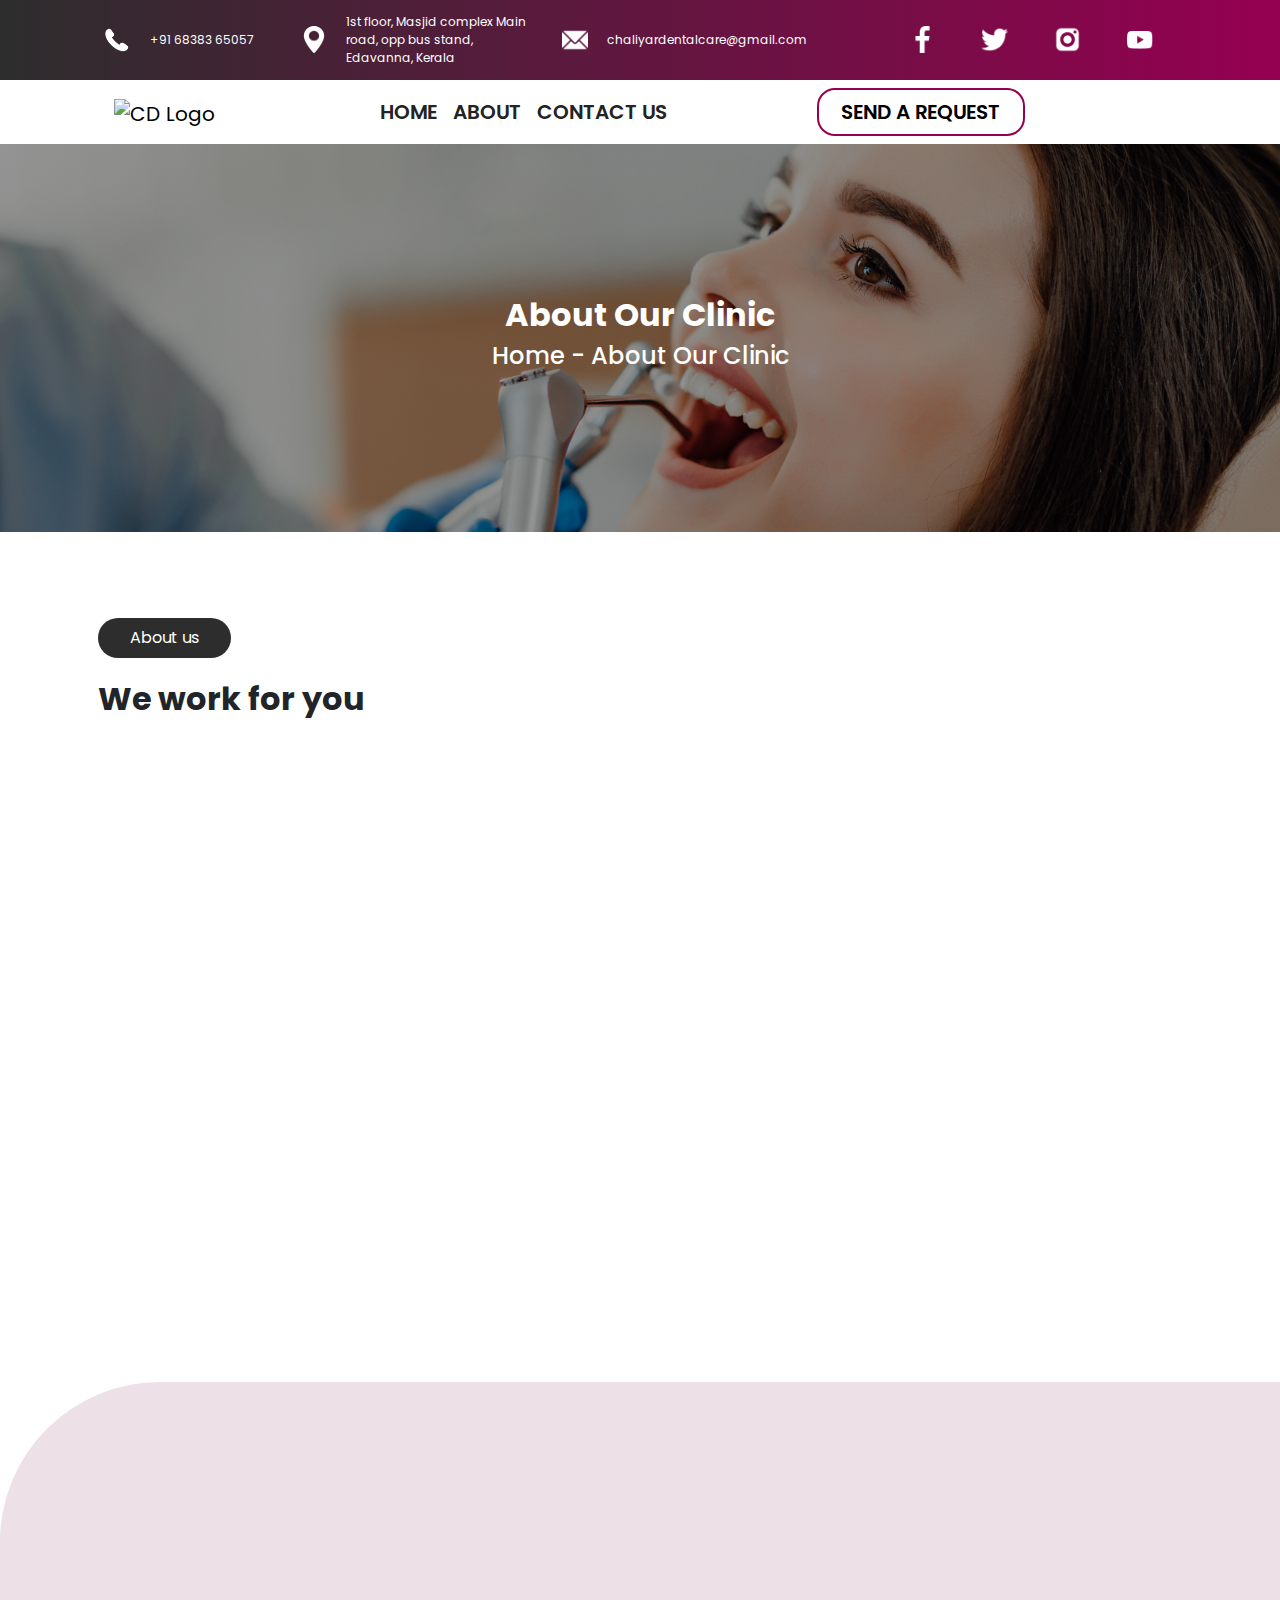
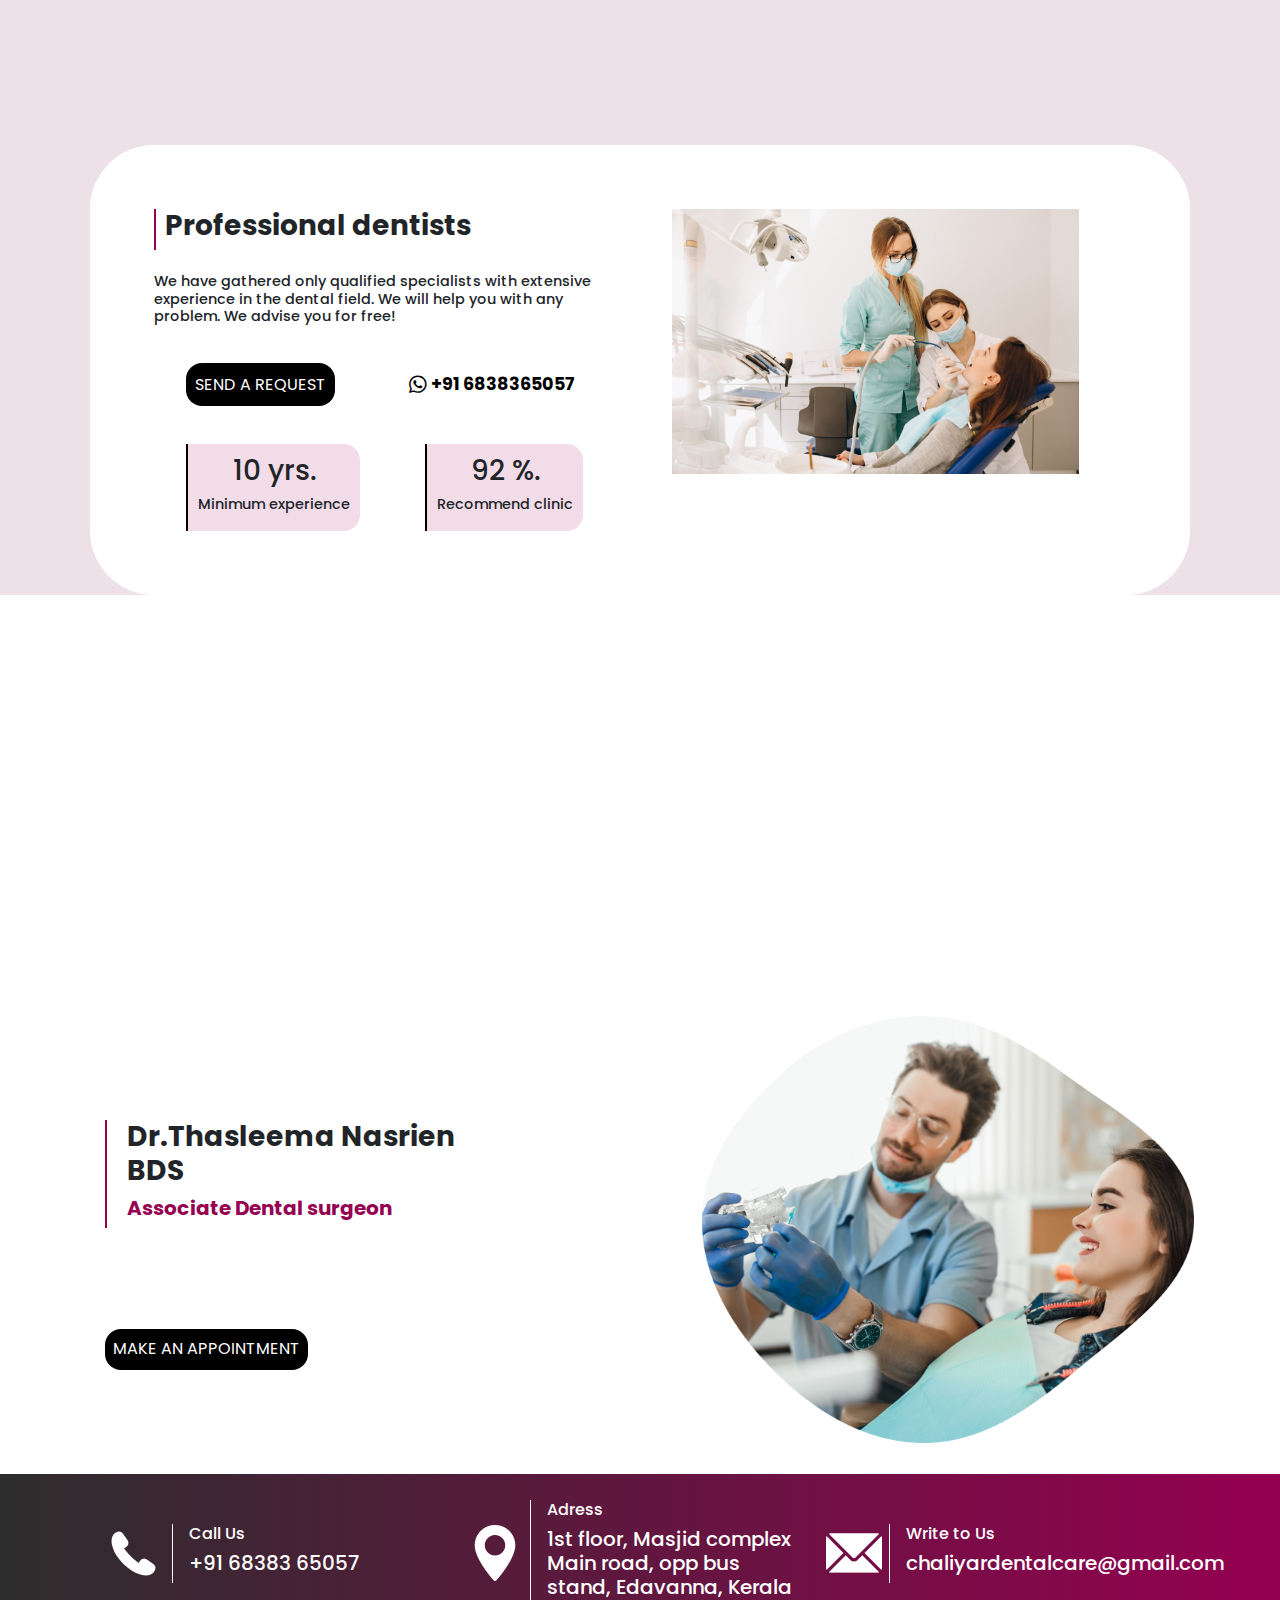
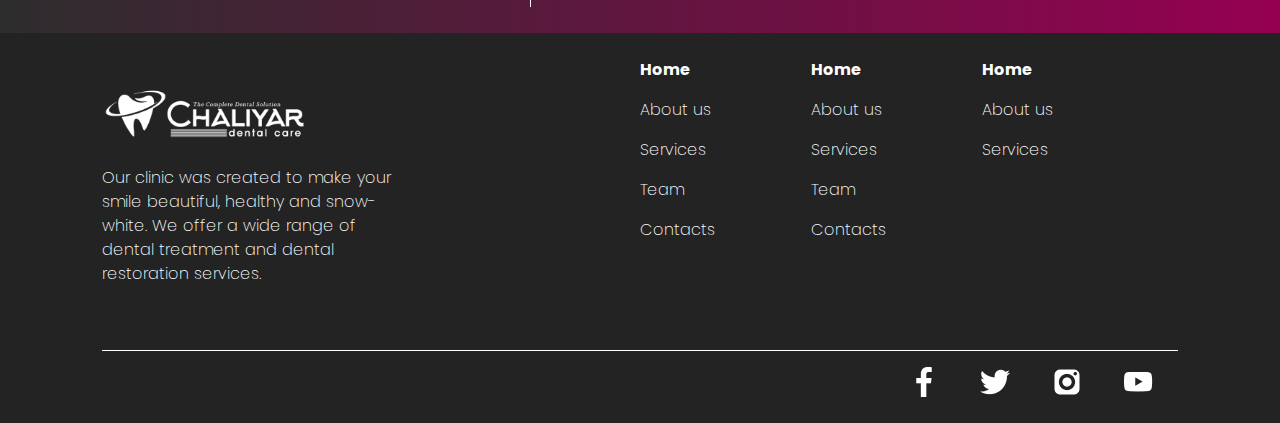
==== commit 249fc2de: "about page" ====
--- a/about.html
+++ b/about.html
@@ -33,8 +33,8 @@
     <section class="about_banner">
         <img src="img/contact banner.png" alt="">
         <div class="about_banner_text">
-            <h2>About Our Clinic</h2>
-            <h4>Home - About Our Clinic</h4>
+            <h2 class="animate fadeInUp">About Our Clinic</h2>
+            <h4 class="animate fadeInUp">Home - About Our Clinic</h4>
         </div>
     </section>
     <section class="about_sec1">
@@ -47,8 +47,8 @@
                             <div class="contact_sec1_col1_el1">
                                 About us
                             </div>
-                            <h2>We work for you</h2>
-                            <h6>Our clinic was created to make your smile beautiful, healthy and snow-white. We offer a
+                            <h2 class="animate fadeInUp">We work for you</h2>
+                            <h6 class="animate fadeInUp">Our clinic was created to make your smile beautiful, healthy and snow-white. We offer a
                                 wide
                                 range of dental treatment and dental restoration services. We have gathered only
                                 qualified
@@ -59,36 +59,36 @@
                                 <div class="row">
                                     <div
                                         class="col-xs-11 col-sm-11 col-md-11 col-lg-11 col-xl-11 about_sec1_progressBar_textLine1">
-                                        <h6>Speed of treatment</h6>
+                                        <h6 class="animate fadeInUp">Speed of treatment</h6>
+                                    </div>
+                                    <div
+                                        class="col-xs-1 col-sm-1 col-md-1 col-lg-1 col-xl-1 about_sec1_progressBar_textLine2 ">
+                                        <h6 class="animate fadeInUp">94%</h6>
+                                    </div>
+                                </div>
+                                <div class=" about_progressBar1 animate fadeRight"></div>
+                                <div class="row">
+                                    <div
+                                        class="col-xs-11 col-sm-11 col-md-11 col-lg-11 col-xl-11 about_sec1_progressBar_textLine1">
+                                        <h6 class="animate fadeInUp">Certified employes</h6>
                                     </div>
                                     <div
                                         class="col-xs-1 col-sm-1 col-md-1 col-lg-1 col-xl-1 about_sec1_progressBar_textLine2">
-                                        <h6>94%</h6>
-                                    </div>
-                                </div>
-                                <div class=" about_progressBar1"></div>
+                                        <h6 class="animate fadeInUp">100%</h6>
+                                    </div>
+                                </div>
+                                <div class=" about_progressBar2 animate fadeLeft"></div>
                                 <div class="row">
                                     <div
                                         class="col-xs-11 col-sm-11 col-md-11 col-lg-11 col-xl-11 about_sec1_progressBar_textLine1">
-                                        <h6>Certified employes</h6>
+                                        <h6 class="animate fadeInUp">Satisfied customers</h6>
                                     </div>
                                     <div
                                         class="col-xs-1 col-sm-1 col-md-1 col-lg-1 col-xl-1 about_sec1_progressBar_textLine2">
-                                        <h6>100%</h6>
-                                    </div>
-                                </div>
-                                <div class=" about_progressBar2"></div>
-                                <div class="row">
-                                    <div
-                                        class="col-xs-11 col-sm-11 col-md-11 col-lg-11 col-xl-11 about_sec1_progressBar_textLine1">
-                                        <h6>Satisfied customers</h6>
-                                    </div>
-                                    <div
-                                        class="col-xs-1 col-sm-1 col-md-1 col-lg-1 col-xl-1 about_sec1_progressBar_textLine2">
-                                        <h6>89%</h6>
-                                    </div>
-                                </div>
-                                <div class=" about_progressBar3"></div>
+                                        <h6 class="animate fadeInUp">89%</h6>
+                                    </div>
+                                </div>
+                                <div class=" about_progressBar3 animate fadeRight"></div>
                             </div>
                         </div>
 
@@ -99,23 +99,23 @@
             </div>
             <div class="col-xs-12 col-sm-12 col-md-6 col-lg-6 col-xl-6 contact_sec1_col2">
                 <div class="about_sec1_col2_img_container">
-                    <img src="img/about sec1 vector.png" alt="">
+                    <img class="rotateImg" src="img/about sec1 vector.png" alt="">
                 </div>
             </div>
         </div>
     </section>
 
     <section class="about_sec2">
-        <div class="contact_sec1_col1_el1">
+        <div class="contact_sec1_col1_el1 animate fadeInUp">
             Advantages
         </div>
-        <h2>Advantages of Our Clinic</h2>
-        <div class="about_sec2_cards_container">
+        <h2 class="animate fadeInUp">Advantages of Our Clinic</h2>
+        <div class="about_sec2_cards_container animate fadeInDown">
             <div class="about_sec2_cards_flexholder">
 
 
                 <div class="about_sec2_card">
-                    <svg class="card_svg" width="800px" height="800px" viewBox="0 0 400 400" fill="none"
+                    <svg class="card_svg " width="800px" height="800px" viewBox="0 0 400 400" fill="none"
                         xmlns="http://www.w3.org/2000/svg">
 
                         <g id="SVGRepo_bgCarrier" stroke-width="0" />
@@ -303,15 +303,48 @@
                             </div>
                         </div>
                         <div class="col-xs-12 col-sm-12 col-md-6 col-lg-6 col-xl-6 about_sec2_img">
-                            <img src="img/about sec2 col2.png" alt="">
+                            <img src="img/about sec2 col2_1.png" alt="">
                         </div>
                     </div>
                 </div>
             </div>
-
         </div>
     </section>
 
+    <section class="about_sec3">
+        <div class="about_sec3_head">
+            <div class="contact_sec1_col1_el1  animate fadeInUp">
+                OUR EMPLOYES
+            </div>
+            <h2 class=" animate fadeInUp">Advantages of Our Clinic</h2>
+            <h6 class=" animate fadeInUp">We have gathered only qualified specialists with extensive experience in the dental field. We will help
+                you with any problem!</h6>
+        </div>
+        <div class="row">
+            <div class="col-xs-12 col-sm-12 col-md-6 col-lg-6 col-xl-6">
+                <div class="about_sec3_col1_container">
+                    <div class="about_sec3_col1_name">
+                        <div class="about_sec2col1_heading_liner"></div>
+                        <div class="about_sec3_col1_nameBox">
+                            <h3 id="doctorName">Dr.Thasleema Nasrien BDS</h3>
+                            <h5 id="doctorDesignation">Associate Dental surgeon</h5>
+                        </div>
+                    </div>
+                    <div class="about_sec3_col1_appointment">
+                        <button>MAKE AN APPOINTMENT</button>
+                    </div>
+                </div>
+            </div>
+            <div class="col-xs-12 col-sm-12 col-md-6 col-lg-6 col-xl-6">
+                <div class="about_sec3_col2_img_co0ntainer">
+                    <img class="rotateImg" src="img/about sec3 vector.png" alt="">
+                </div>
+            </div>
+        </div>
+        
+
+    </section>
+
 
 
 
@@ -323,8 +356,10 @@
 
 
     <script src="js/landing-slider.js"></script>
-    <script src="js/colorToggler.js"></script>
-    <script src="js/textToggler.js"></script>
+    <script src="js/AdvantagesCardToggler.js"></script>
+    <script src="js/AdvantagesToggler.js"></script>
+    <script src="js/DentistNameToggler.js"></script>
+    <script src="js/AnimationViewportDetector.js"></script>
 
     <!--header and footer script start-->
     <script>
--- a/css/style.css
+++ b/css/style.css
@@ -2,7 +2,7 @@
 * {
   /* border: 1px solid red; */
   font-family: "Poppins", sans-serif;
-   /* border: 1px solid red; */
+  /* border: 1px solid red; */
 }
 
 .body {
@@ -47,6 +47,68 @@
   /* dark to purple */
 }
 
+
+
+/* animations */
+
+/* Add your existing animations */
+
+.animate {
+  opacity: 0;
+  transition: opacity 1s, transform 1s;
+}
+
+.fadeLeft.animate {
+  transform: translateX(-60px);
+}
+
+.fadeRight.animate {
+  transform: translateX(60px);
+}
+
+.fadeInUp.animate {
+  transform: translateY(60px);
+}
+
+.fadeInDown.animate {
+  transform: translateY(-60px);
+}
+
+.animate.fade-in {
+  opacity: 1;
+  transform: translate(0, 0);
+}
+
+
+
+
+
+
+
+
+
+.rotateImg {
+  height: auto;
+  animation: rotateImage 5s infinite alternate; /* adjust timing as needed */
+}
+
+@keyframes rotateImage {
+  0% {
+    transform: rotate(10deg); /* rotate clockwise */
+  }
+  100% {
+    transform: rotate(-15deg); /* rotate anticlockwise */
+  }
+}
+
+
+
+
+/* animations */
+
+
+
+
 .default_bold {
   font-weight: bold;
 }
@@ -233,14 +295,14 @@
   color: var(--primary_purple);
 }
 
-/* .home-all-services {
+.home-all-services {
   display: flex;
   flex-direction: column;
   padding-left: 8%;
   padding-right: 8%;
 
 
-} */
+}
 
 .home-all-services {
   display: flex;
@@ -272,157 +334,40 @@
   padding-bottom: 5%;
 }
 
-
-.home-all-services-card-container{
-
-  /* background-color: var(--primary_purple); */
-}
-
 .home-all-services-card {
+  width: 100%;
+  padding: 1%;
+  height: auto;
+  background-color: var(--primary_purple);
   position: relative;
-  width: 100%;
-  padding: 1rem;
+}
+
+.home-all-services-front-card {
   background-color: var(--primary_white);
   border-radius: 1rem;
-  border: 1px solid;
-  transition: background-color 0.2s ease-in-out;
-  overflow: hidden;
-
-}
-
-/* Card Content */
-.home-all-services-card-content {
-  display: flex;
+  display: flex;
+  align-items: start;
+  padding-left: 8%;
+  padding-right: 8%;
+  padding-top: 12%;
+  padding-bottom: 12%;
   flex-direction: column;
-  align-items: start;
-  text-align: start;
-  padding-left: 9%;
-}
-
-/* Title */
-.home-all-services-card-content h4 {
+  transition: all 0.6s cubic-bezier(0.23, 1, 0.320, 1);
+}
+
+.home-all-services-card-content-front-content h4 {
   font-size: 22px;
   font-weight: 600;
   padding-top: 7%;
   padding-bottom: 35%;
-  margin: 0;
-  transition: transform 0.3s ease-in-out;
-}
-
-/* Image */
-.home-all-services-card-content img {
-  padding-top: 13%;
+}
+
+.home-all-services-card-content-front-content img {
+  height: auto;
   width: 25%;
-  height: auto;
-  margin-bottom: 1rem;
-}
-
-/* Button */
-.home-all-services-card-content button {
-  border-radius: 2rem;
-  font-size: 17px;
-  background-color: var(--primary_black);
-  color: var(--primary_white);
-  transition: transform 0.3s ease-in-out;
-  border-radius: 2rem;
-  padding-top: 2%;
-  padding-bottom: 2%;
-  padding-left: 5%;
-  padding-right: 5%;
-  font-size: 17px;
-  margin-bottom: 8%;
-}
-
-/* Points Container */
-.home-all-services-card-content .home-all-services-card-points {
-  display: none;
-  width: 100%;
-  text-align: left;
-  padding: 0 1rem;
-  margin-top: 1rem; /* Adjust to align with title */
-}
-
-/* Points Styling */
-.home-all-services-card-content .home-all-services-card-points i {
-  
-  color: var(--primary_white);
-  font-size: 22px;
-}
-
-.home-all-services-card-content .home-all-services-card-points h5 {
-  font-size: 20px;
-  color: var(--default_font_a);
- 
-}
-
-/* Hover Effect */
-.home-all-services-card:hover {
-  background-color: var(--primary_purple);
-}
-
-.home-all-services-card:hover img {
-  display: none;
-}
-
-.home-all-services-card:hover .home-all-services-card-content h4 {
-  transform: translateY(-30px);
-  margin-top: 12%;
-  color: var(--default_font_a);
-  font-size: 25px;
-}
-
-.home-all-services-card:hover .home-all-services-card-content button {
-  transform: translateY(20px);
-}
-
-.home-all-services-card:hover .home-all-services-card-content .home-all-services-card-points {
-  display: flex;
-  flex-wrap: wrap;
-  align-items: center;
-  margin-top: -80px; /* Adjusted to remove gap */
-  margin-bottom: 10px;
- 
-}
-
-.home-all-services-card:hover .home-all-services-card-content .home-all-services-card-points i {
-  margin-right: 15px;
-}
-
-/*
-.home-all-services-card {
-  width: 100%;
-  padding: 1%;
-  height: auto;
-  background-color: var(--primary_purple);
-  position: relative;
-}
-
- .home-all-services-card {
-  background-color: var(--primary_purple);
-  border-radius: 1rem;
-
-  display: flex;
-  align-items: start;
-  padding-left: 8%;
-  padding-right: 8%;
-  padding-top: 2%;
-  padding-bottom: 2%;
-  flex-direction: column;
-}
-
-.home-all-services-card-content h4 {
-  font-size: 22px;
-  font-weight: 600;
-  padding-top: 7%;
-  padding-bottom: 35%;
-}
-
-.home-all-services-card-content img {
-  height: auto;
-  width: 25%;
-}
-
-.home-all-services-card-content button {
+}
+
+.home-all-services-card-content-front-content button {
   border-radius: 2rem;
   padding-top: 2%;
   padding-bottom: 2%;
@@ -432,7 +377,74 @@
   background-color: var(--primary_black);
   color: var(--primary_white);
 }
-*/
+
+.home-all-services-content-points {
+  display: flex;
+}
+
+.home-all-services-content p {
+  color: var(--default_font_a);
+  font-size: 27px;
+  font-weight: 500;
+  padding-top: 6%;
+}
+
+.home-all-services-content-points i {
+  padding-right: 3%;
+  font-size: 25px;
+  color: var(--primary_white);
+}
+
+.home-all-services-content-points h5 {
+  color: var(--default_font_a);
+  padding: 2%;
+}
+
+.home-all-services-content button {
+  margin-top: 10%;
+  border-radius: 2rem;
+  padding-top: 2%;
+  padding-bottom: 2%;
+  padding-left: 5%;
+  padding-right: 5%;
+  font-size: 17px;
+  background-color: var(--primary_black);
+  color: var(--primary_white);
+}
+
+.home-all-services-content {
+  position: absolute;
+  top: 0;
+  left: 0;
+  width: 100%;
+  height: auto;
+  display: flex;
+  flex-direction: column;
+  align-items: center;
+  justify-content: center;
+  text-align: center;
+  gap: 10px;
+  padding: 20px;
+  line-height: 1.5;
+  border-radius: 5px;
+  pointer-events: none;
+  transform: translateX(-96%);
+  transition: all 0.6s cubic-bezier(0.23, 1, 0.320, 1);
+}
+
+
+.home-all-services-card:hover .home-all-services-content {
+  transform: translateY(0);
+  background-color: var(--primary_purple);
+}
+
+.home-all-services-card:hover .home-all-services-card-content-front-content {
+  transform: translateX(-10%);
+}
+
+.home-all-services-card:hover .home-all-services-card-content-front-content h4 .home-all-services-card-content-front-content img .home-all-services-card-content-front-content button {
+  opacity: 0;
+}
 
 
 
@@ -936,7 +948,7 @@
 }
 
 .about_sec1_col2_img_container img {
-  width: 100%;
+  width: 90%;
   height: auto;
 }
 
@@ -964,7 +976,7 @@
   height: auto;
 }
 
-.about_sec2_cards_flexholder{
+.about_sec2_cards_flexholder {
   display: flex;
   align-items: center;
   justify-content: space-between;
@@ -972,7 +984,7 @@
   padding-right: 6%;
 }
 
-.about_sec2_card{
+.about_sec2_card {
   display: flex;
   flex-direction: column;
   align-items: center;
@@ -983,22 +995,24 @@
   margin-left: 2%;
   margin-right: 2%;
 }
-.about_sec2_card svg{
+
+.about_sec2_card svg {
   stroke: #950051;
   width: 30%;
   height: auto;
 }
 
-.about_sec2_card h5{
+.about_sec2_card h5 {
   font-weight: 700;
 }
 
-.about_advantages_display{
-  width: 100%;
-  height: auto;
-
-}
-.about_advantages_display_holder{
+.about_advantages_display {
+  width: 100%;
+  height: auto;
+
+}
+
+.about_advantages_display_holder {
   background-color: var(--primary_white);
   margin-left: 7%;
   margin-right: 7%;
@@ -1006,54 +1020,58 @@
   padding: 5%;
 }
 
-.about_sec2col1_holder{
-
-}
-.about_sec2col1_holder h6{
+.about_sec2col1_holder {}
+
+.about_sec2col1_holder h6 {
   margin-top: 5%;
   font-size: 90%;
   font-weight: 500;
 }
 
-.about_sec2col1_heading{
-  width: 100%;
-  height: auto;
-  display: flex;
-}
-.about_sec2col1_heading h3{
+.about_sec2col1_heading {
+  width: 100%;
+  height: auto;
+  display: flex;
+}
+
+.about_sec2col1_heading h3 {
   margin-left: 2%;
   font-weight: 700;
 }
-.about_sec2col1_heading_liner{
+
+.about_sec2col1_heading_liner {
   width: 2px;
   height: auto;
   background-color: var(--primary_purple);
 }
 
-.about_sec2col1_button_holder{
+.about_sec2col1_button_holder {
   display: flex;
   align-items: center;
-  justify-content:space-around;
+  justify-content: space-around;
   text-align: center;
   margin-top: 8%;
 
 }
-.about_sec2col1_request{
+
+.about_sec2col1_request {
   color: var(--primary_white);
   background-color: var(--primary_black);
   padding: 2%;
   border-radius: 1rem;
   border: 0;
 }
-.about_sec2col1_request:hover{
+
+.about_sec2col1_request:hover {
   color: var(--primary_black);
-  background-color: var(--primary_white );
+  background-color: var(--primary_white);
   padding: 2%;
   border-radius: 1rem;
   border: 1px var(--primary_black) solid;
   font-weight: bold;
 }
-.about_sec2col1_whatsapp{
+
+.about_sec2col1_whatsapp {
   padding: 2%;
   border-radius: 1rem;
   border: 0;
@@ -1061,48 +1079,140 @@
   font-weight: bold;
   font-size: 110%
 }
-.about_sec2col1_whatsapp:hover{
+
+.about_sec2col1_whatsapp:hover {
   padding: 2%;
   border-radius: 1rem;
   border: 1px var(--primary_black) solid;
   background-color: var(--primary_white);
 }
 
-.about_sec2col1_display_cards{
+.about_sec2col1_display_cards {
   display: flex;
   align-items: center;
-  justify-content:space-around;
+  justify-content: space-around;
   text-align: center;
   margin-top: 8%;
 }
 
-.about_sec2col1_display_card{
+.about_sec2col1_display_card {
   display: flex;
   border-top-right-radius: 1rem;
   border-bottom-right-radius: 1rem;
   background-color: var(--primary_baby_pink_dark);
 }
-.about_sec2col1_display_card_text{
+
+.about_sec2col1_display_card_text {
   width: fit-content;
   margin: 10px;
 }
 
-.about_sec2col1_display_card_liner{
+.about_sec2col1_display_card_liner {
   background-color: var(--primary_black);
   width: 2px;
   height: auto;
 }
-.about_sec2_img img{
+
+.about_sec2_img img {
   width: 95%;
   padding-left: 2rem;
 }
 
-.about_wrapper3{
+.about_wrapper3 {
   width: 100%;
   height: auto;
   background-image: none;
 }
 
+.about_sec3 {
+  width: 100%;
+  height: auto;
+}
+
+.about_sec3_head {
+  width: 100%;
+  height: auto;
+  display: flex;
+  flex-direction: column;
+  align-items: center;
+  justify-content: center;
+  text-align: center;
+  padding: 6rem;
+}
+
+.about_sec3_head h2 {
+  font-weight: 600;
+  padding-top: 4rem;
+  padding-bottom: 2rem;
+}
+
+.about_sec3_head h6 {
+  font-weight: 400;
+  width: 50%;
+}
+
+.about_sec3_col1_container {
+  width: 100%;
+  height: auto;
+  display: flex;
+  flex-direction: column;
+  padding: 17%;
+}
+
+.about_sec3_col1_name {
+  width: 100%;
+  height: auto;
+  display: flex
+}
+
+.about_sec3_col1_nameBox {
+  margin-left: 5%;
+}
+
+.about_sec3_col1_nameBox h3 {
+  font-weight: bold;
+}
+
+.about_sec3_col1_nameBox h5 {
+  font-weight: 700;
+  color: var(--primary_purple);
+}
+
+.about_sec3_col1_appointment button {
+  color: var(--primary_white);
+  background-color: var(--primary_black);
+  padding: 2%;
+  border-radius: 1rem;
+  border: 0;
+  margin-left: 0%;
+  margin-top: 25%;
+}
+
+.about_sec3_col1_appointment button:hover {
+  color: var(--primary_black);
+  background-color: var(--primary_white);
+  font-weight: bold;
+  border: 1px solid var(--primary_black);
+}
+
+.about_sec3_col2_img_co0ntainer {
+  width: 100%;
+  height: auto;
+  padding-top: 0%;
+  padding-bottom: 0%;
+  padding-left: 10%;
+  padding-right: 10%;
+}
+
+.about_sec3_col2_img_co0ntainer img {
+  width: 100%;
+  height: auto;
+}
+
+#doctorName,
+#doctorDesignation {
+  transition: opacity 0.5s ease-in-out;
+}
 
 
 
@@ -1130,36 +1240,55 @@
     background-color: rgba(253, 251, 251, 0.836);
   }
 
-  
-  .about_sec1_col2_img_container  {
+
+  .about_sec1_col2_img_container {
     display: none;
   }
+
   .about_sec2_cards_container {
     display: none;
   }
-  .about_advantages_display_holder{
+
+  .about_advantages_display_holder {
     border-radius: 1rem;
     background-color: #ffffffb2;
   }
+
   .about_sec2 {
     border-top-left-radius: 4rem;
     border-top-right-radius: 4rem;
   }
-  .about_sec2_img{
+
+  .about_sec2_img {
     display: none;
   }
-  .about_wrapper3{
+
+  .about_wrapper3 {
     width: 100%;
     height: auto;
-    background-image: url(../img/about\ sec2\ col2.png) ;
-  }
-  .about_sec2col1_request{
+    background-image: url(../img/about\ sec2\ col2_1.png);
+  }
+
+  .about_sec2col1_request {
     color: var(--primary_white);
     background-color: var(--primary_black);
     padding: 0.5rem;
     border-radius: 0.5rem;
     border: 0;
-    font-size:75%;
+    font-size: 75%;
+  }
+
+  .about_sec3_head {
+    padding: 3rem;
+  }
+
+  .about_sec3_head h2 {
+    padding-top: 2rem;
+    padding-bottom: 2rem;
+  }
+
+  .about_sec3_head h6 {
+    width: 100%;
   }
 }
 
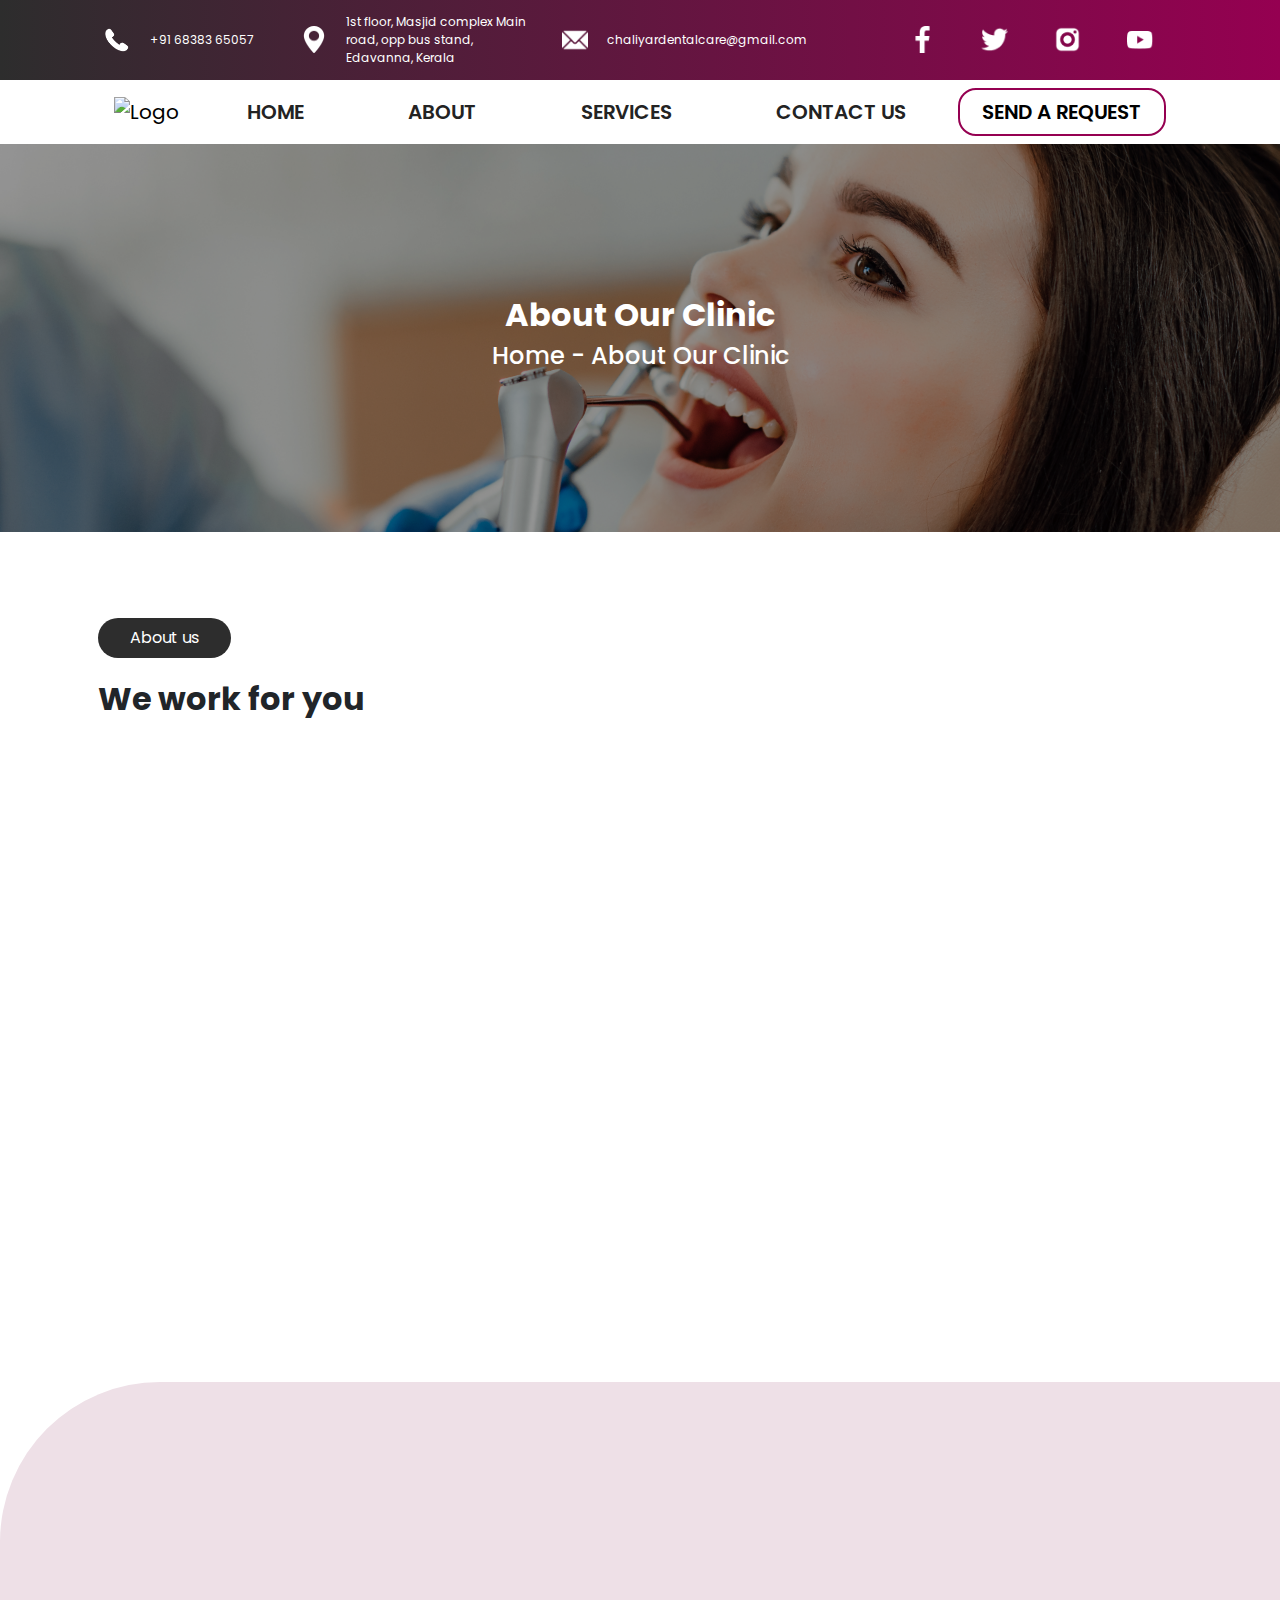
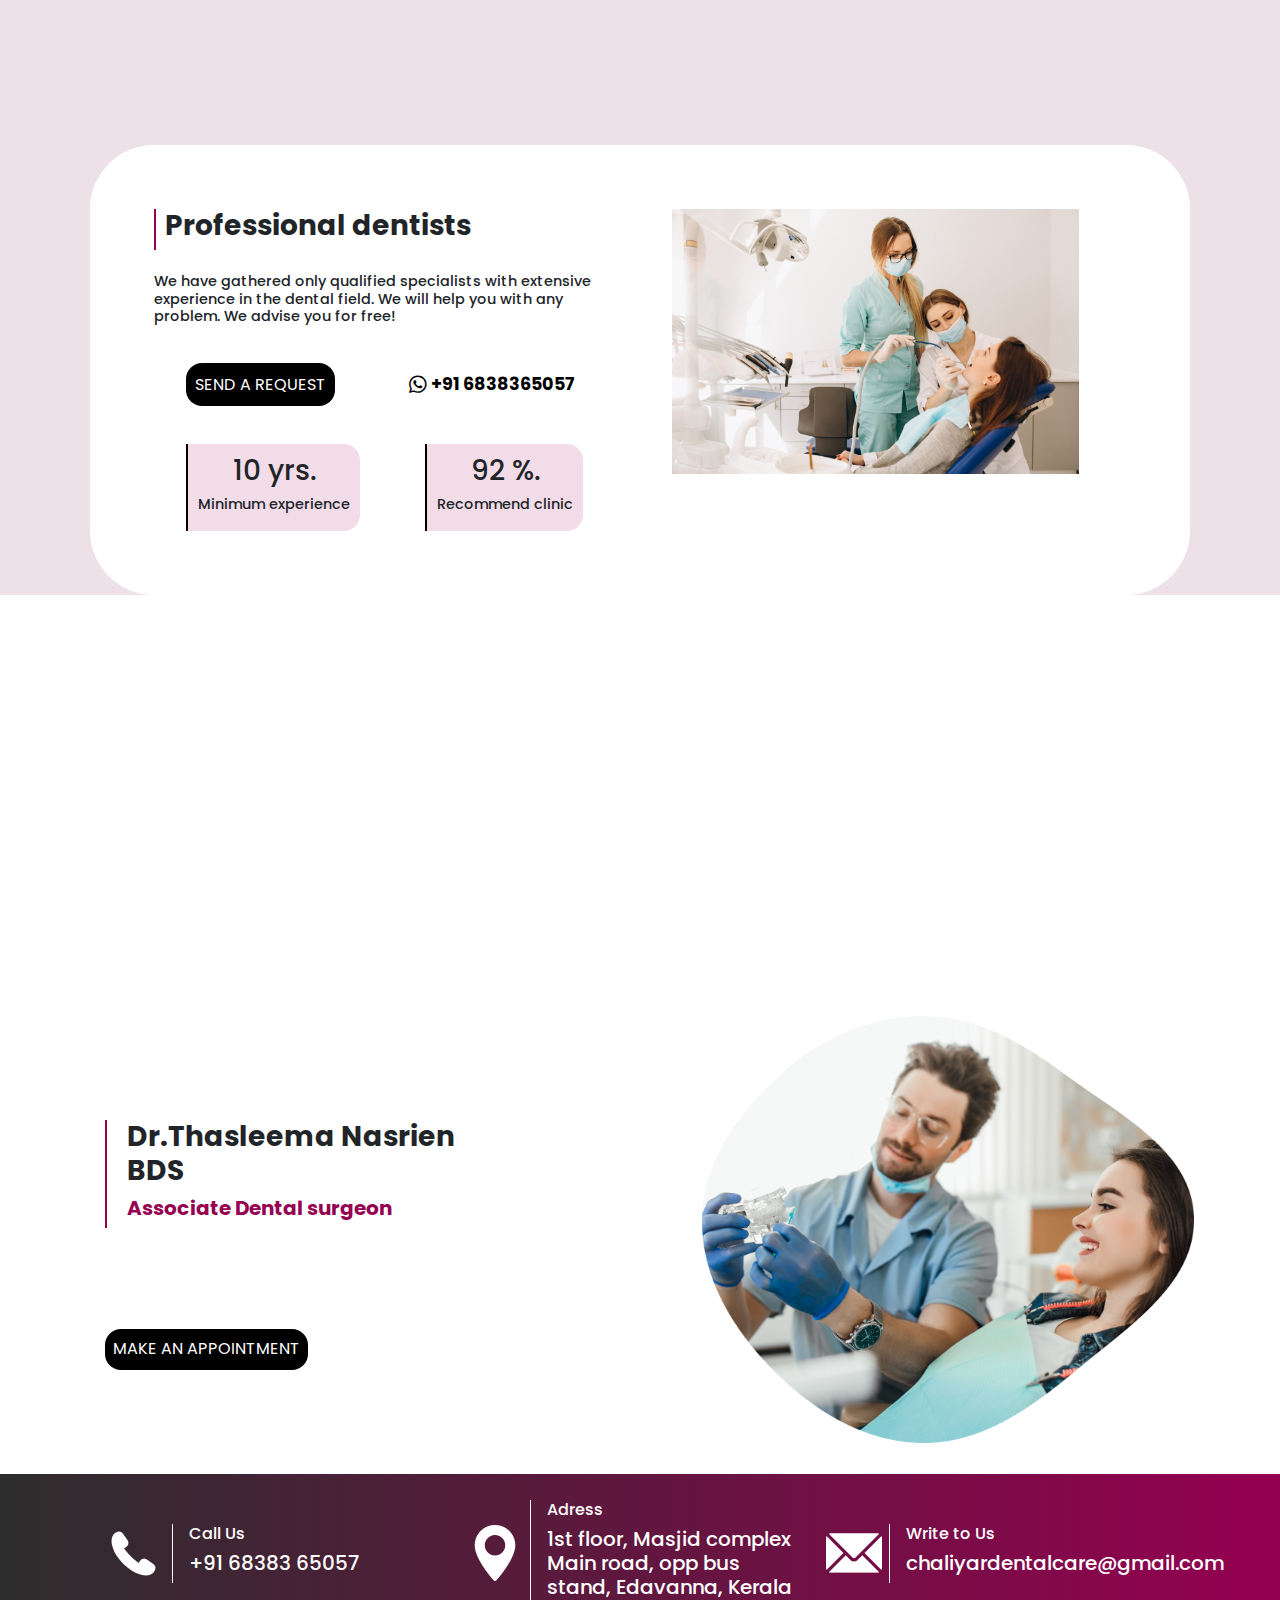
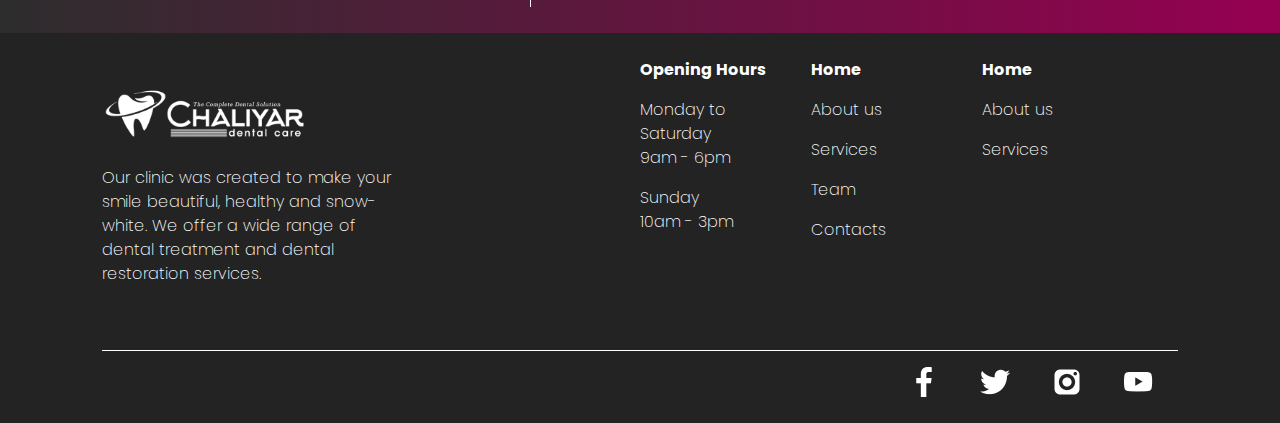
==== commit ade6697c: "animations" ====
--- a/about.html
+++ b/about.html
@@ -8,6 +8,7 @@
 
     <!-- stylesheet of home -->
     <link rel="stylesheet" href="css/style.css">
+    <link rel="stylesheet" href="css/animate.css">
 
     <!-- poppins font from google -->
     <link rel="preconnect" href="https://fonts.googleapis.com">
--- a/css/style.css
+++ b/css/style.css
@@ -19,14 +19,16 @@
   --primary_black: #000000;
   /* black */
   --primary_baby_pink_dark: #F1DCE7;
-  /*dark baby pink*/
+  /* /dark baby pink/ */
   --primary_baby_pink_light: #eee0e7;
-  /*light baby pink*/
+  /* /light baby pink/ */
   --secondary_dark_purple: #2D2D2D;
   /* dark purple */
   --secondary_lighter_gray: #CBCBCB;
-  /*very light gray*/
+  /* /very light gray/ */
   --secondary_light_gray: #787878;
+  /* gray */
+  --secondary_light-gray-color: #EFEFEF;
   /* light Gray */
   --secondary_dark_gray: #232323;
   /* dark Gray */
@@ -49,69 +51,104 @@
 
 
 
-/* animations */
-
-/* Add your existing animations */
-
-.animate {
-  opacity: 0;
-  transition: opacity 1s, transform 1s;
-}
-
-.fadeLeft.animate {
-  transform: translateX(-60px);
-}
-
-.fadeRight.animate {
-  transform: translateX(60px);
-}
-
-.fadeInUp.animate {
-  transform: translateY(60px);
-}
-
-.fadeInDown.animate {
-  transform: translateY(-60px);
-}
-
-.animate.fade-in {
-  opacity: 1;
-  transform: translate(0, 0);
-}
-
-
-
-
-
-
-
-
-
-.rotateImg {
-  height: auto;
-  animation: rotateImage 5s infinite alternate; /* adjust timing as needed */
-}
-
-@keyframes rotateImage {
-  0% {
-    transform: rotate(10deg); /* rotate clockwise */
-  }
-  100% {
-    transform: rotate(-15deg); /* rotate anticlockwise */
-  }
-}
-
-
-
-
-/* animations */
-
-
-
-
 .default_bold {
   font-weight: bold;
 }
+
+
+
+
+
+
+
+
+
+
+
+
+
+
+
+
+
+
+
+
+
+
+
+
+.hero {
+  position: relative;
+  width: 100%;
+  height: auto;
+  /* Adjust height as needed */
+  overflow: hidden;
+}
+
+.slideshow {
+  display: flex;
+  width: 100%;
+  /* 100% * number of images */
+  animation: slide 18s infinite;
+  /* total duration = 2s per image * 3 images */
+}
+
+.slide {
+  width: 100%;
+  flex-shrink: 0;
+  transition: transform 6s ease;
+}
+
+@keyframes slide {
+
+  0%,
+  100% {
+    transform: translateX(0);
+  }
+
+  33.33% {
+    transform: translateX(-100%);
+  }
+
+  66.66% {
+    transform: translateX(-200%);
+  }
+}
+
+.slide img {
+  width: 100%;
+  height: auto;
+  object-fit: cover;
+}
+
+
+
+
+
+
+
+
+
+
+
+
+
+
+
+
+
+
+
+
+
+
+
+
+
+
+
+
 
 
 .home-slideshow-image {
@@ -149,11 +186,12 @@
   background-color: var(--primary_white);
   padding: 10px;
   border-top-right-radius: 250px;
-  width: 48%;
+  width: 58%;
 }
 
 .home-slideshow-left-content {
   height: auto;
+  width: 100%;
   /* color: var(--primary_purple); */
 }
 
@@ -224,12 +262,14 @@
   left: 0;
   width: 100%;
   margin-bottom: 10px;
+  align-items: center;
+  justify-content: center;
 }
 
 .home-book-appointment-content {
   background-color: var(--secondary_dark_purple);
   height: auto;
-  border-radius: 1rem;
+  border-radius: 0rem;
   padding-top: 3%;
 }
 
@@ -253,6 +293,7 @@
 .home-book-appointment-details input {
   padding: 7%;
   width: 100%;
+  border: 0;
   border-radius: 1rem;
   font-size: 22px;
 }
@@ -295,160 +336,567 @@
   color: var(--primary_purple);
 }
 
-.home-all-services {
+/* .home-all-services {
   display: flex;
   flex-direction: column;
   padding-left: 8%;
   padding-right: 8%;
 
 
-}
-
-.home-all-services {
-  display: flex;
-  flex-direction: column;
-  padding-left: 8%;
-  padding-right: 8%;
-}
-
-.home-all-services-heading {
+} */
+.home-about-sec1 {
+  padding-bottom: 5%;
+}
+
+
+.home-about-left {
+  padding: 0;
+}
+
+.home-about-head {
   display: flex;
   justify-content: center;
-}
-
-.home-all-services-heading h3 {
+
+}
+
+
+.home-about-head h3 {
   background-color: var(--secondary_dark_purple);
   color: var(--default_font_a);
-  padding: 0.5rem 1rem;
+  padding: 0.6rem 1.8rem;
   border-radius: 1.5rem;
-  font-size: 20px;
+  font-size: 1.6rem;
   font-weight: 300;
   margin: 0;
   line-height: 1;
-}
-
-.home-all-services h2 {
-  font-size: 51px;
+
+}
+
+
+.home-about-wrapper1 {
+  width: 100%;
+  height: auto;
+
+}
+
+.home-about-wrapper2 {
+  width: 100%;
+  height: auto;
+  display: flex;
+  align-items: center;
+  justify-content: center;
+  flex-direction: column;
+}
+
+.home-about-right {
+  padding: 0;
+  display: flex;
+  align-items: center;
+  justify-content: center;
+  flex-direction: column;
+}
+
+.home-about-right-container h2 {
   font-weight: 600;
+  margin-top: 3%;
+  font-size: 4rem;
+  color: var(--primary_black);
   text-align: center;
-  padding-bottom: 5%;
-}
-
-.home-all-services-card {
-  width: 100%;
-  padding: 1%;
-  height: auto;
-  background-color: var(--primary_purple);
+}
+
+.home-about-right-container h6 {
+  font-size: 0.8rem;
+  line-height: 1.7rem;
+  margin-top: 10%;
+  width: 80%;
+  text-align: justify;
+}
+
+.home-about-img-container {
+  padding-left: 25%;
+  padding-top: 18%;
+  width: 100%;
+  height: auto;
+}
+
+.home-about-img-container img {
+  width: 90%;
+  height: auto;
+}
+
+@media only screen and (max-width: 768px) {
+
+  .home-about-left {
+    display: none;
+  }
+
+  .home-about-wrapper1 {
+    background-image: url(../img/home-aboutus.png);
+    background-repeat: no-repeat;
+  }
+
+  .home-about-wrapper2 {
+    background-color: #ffffffa6;
+  }
+}
+
+
+
+
+
+
+
+
+
+.home-desc-sec {
+  width: 100%;
   position: relative;
-}
-
-.home-all-services-front-card {
-  background-color: var(--primary_white);
-  border-radius: 1rem;
-  display: flex;
-  align-items: start;
+  overflow: hidden;
+  padding: 100px 20px;
+  background-image: url(../img/home-desc-img.png);
+  background-size: contain;
+  background-position: right top;
+  background-repeat: no-repeat;
   padding-left: 8%;
   padding-right: 8%;
-  padding-top: 12%;
-  padding-bottom: 12%;
+  padding-top: 6%;
+  padding-bottom: 6%;
+}
+
+.home-desc-text {
+  position: relative;
+  z-index: 1;
+  padding-top: 5rem;
+  padding-bottom: 5rem;
+}
+
+.home-desc-text h4 {
+  font-size: 200%;
+  font-weight: 400;
+  padding-top: 4%;
+}
+
+.home-desc-text h2 {
+  font-weight: 600;
+  font-size: 370%;
+  color: var(--dark_purple_left);
+  width: 70%;
+}
+
+@media screen and (min-width: 768px) {
+  .home-desc-text {
+    text-align: left;
+    padding-left: 20px;
+    max-width: 50%;
+  }
+
+  .home-desc-text h4 {
+    font-size: 150%;
+  }
+
+  .home-desc-text h2 {
+    font-size: 330%;
+  }
+}
+
+@media screen and (min-width: 1024px) {
+  .home-desc-sec {
+    display: flex;
+    justify-content: space-between;
+    align-items: center;
+  }
+
+  .home-desc-text {
+    max-width: 50%;
+  }
+
+  .home-desc-img {
+    width: 70%;
+    height: auto;
+    opacity: 0;
+    z-index: unset;
+  }
+
+  .home-desc-text h4 {
+    font-size: 150%;
+  }
+
+  .home-desc-text h2 {
+    font-size: 330%;
+  }
+}
+
+@media screen and (max-width: 767px) {
+  .home-desc-sec {
+    background-image: url(../img/home-desc-img.png), none;
+    background-size: cover;
+    background-position: center;
+    background-repeat: no-repeat;
+    padding-left: 5%;
+    padding-right: 0;
+    padding-top: 0;
+    padding-bottom: 0;
+  }
+
+  .home-desc-img {
+    opacity: 2;
+    position: absolute;
+    top: 0;
+    right: 0;
+    bottom: 0;
+    left: 0;
+    width: 100%;
+    height: auto;
+    z-index: -1;
+  }
+
+  .home-desc-text {
+    position: relative;
+    z-index: 1;
+    background-color: rgba(255, 255, 255, 0.438);
+
+  }
+
+  .home-desc-text h4,
+  .home-desc-text h2 {
+    color: var(--dark_purple_left);
+  }
+
+  .home-desc-text h4 {
+    font-size: 100%;
+  }
+
+  .home-desc-text h2 {
+    font-size: 190%;
+  }
+}
+
+
+
+
+
+
+
+
+
+
+
+
+/* counter */
+.home-counter {
+  width: 100%;
+  position: relative;
+  padding-left: 8%;
+  padding-right: 8%;
+  padding-top: 10%;
+  padding-bottom: 10%;
+}
+
+.home-counter-sec {
+  width: 100%;
+
+}
+
+.home-counter-img {
+  display: flex;
+  align-items: center;
+}
+
+.home-counter-img img {
+  width: 15%;
+  height: auto;
+}
+
+.home-counter-img h2 {
+  font-size: 380%;
+  font-weight: 600;
+}
+
+.home-counter-img h6 {
+  padding-top: 9%;
+}
+
+.home-counter-img i {
+  font-size: 90%;
+  font-weight: 700;
+  padding-top: 5%;
+}
+
+.home-counter-content h4 {
+  font-size: 100%;
+  width: 80%;
+  padding-left: 17%;
+}
+
+
+
+
+
+
+
+
+/* home sequence */
+
+.home-sequence {
+  width: 100%;
+  padding-left: 8%;
+  padding-right: 8%;
+  padding-top: 7%;
+
+  display: flex;
+  text-align: center;
+  align-items: center;
   flex-direction: column;
-  transition: all 0.6s cubic-bezier(0.23, 1, 0.320, 1);
-}
-
-.home-all-services-card-content-front-content h4 {
-  font-size: 22px;
+  border-top-right-radius: 8rem;
+  background: linear-gradient(to bottom, var(--primary_baby_pink_light) 83%, var(--primary_white) 83%);
+}
+
+.home-sequence h4 {
+  background-color: var(--secondary_dark_purple);
+  color: var(--default_font_a);
+  width: fit-content;
+  padding-left: 2rem;
+  padding-right: 2rem;
+  padding-top: 0.5rem;
+  padding-bottom: 0.5rem;
+  border-radius: 1.5rem;
+  font-size: 100%;
+  text-align: center;
+}
+
+.home-sequence h5 {
+  font-size: 300%;
   font-weight: 600;
-  padding-top: 7%;
-  padding-bottom: 35%;
-}
-
-.home-all-services-card-content-front-content img {
-  height: auto;
-  width: 25%;
-}
-
-.home-all-services-card-content-front-content button {
-  border-radius: 2rem;
-  padding-top: 2%;
-  padding-bottom: 2%;
-  padding-left: 5%;
-  padding-right: 5%;
-  font-size: 17px;
+  padding-bottom: 5%;
+  color: var(--primary_black);
+}
+
+
+
+.home-sequence-sec img {
+  width: 45%;
+  padding-bottom: 10%;
+}
+
+.home-sequence-container {
+  display: flex;
+  text-align: left;
+  align-items: center;
+  flex-direction: column;
+}
+
+.home-sequence-head {
+  display: flex;
+
+  align-items: center;
+  flex-direction: column;
+}
+
+
+.home-sequence-head h3 {
+  font-size: 150%;
+  font-weight: 600;
+}
+
+.home-sequence-head h6 {
+  font-size: 75%;
+  font-weight: 400;
+  width: 65%;
+  line-height: 130%;
+  height: auto;
+  padding-bottom: 15%;
+}
+
+.home-sequence-wrapper1,
+.home-sequence-wrapper3,
+.home-sequence-wrapper5 {
+  width: 100%;
+  height: auto;
+
+}
+
+.home-sequence-wrapper2,
+.home-sequence-wrapper4,
+.home-sequence-wrapper6 {
+  width: 100%;
+  height: auto;
+  display: flex;
+  align-items: center;
+  justify-content: center;
+  flex-direction: column;
+}
+
+.home-sequence-img {
+  width: 100%;
+  position: relative;
+  bottom: 0;
+  left: 0;
+}
+
+.home-sequence-img img {
+  width: 85%;
+  bottom: 4rem;
+}
+
+
+@media only screen and (max-width: 768px) {
+
+  .home-sequence {
+    background: linear-gradient(to bottom, var(--primary_baby_pink_light) 100%, var(--primary_white) 100%);
+
+  }
+
+  .home-sequence-sec img {
+    display: none;
+  }
+
+  .home-sequence-wrapper1 {
+    background-image: url(../img/home-sequence-img1.png);
+    background-repeat: no-repeat;
+  }
+
+  .home-sequence-wrapper3 {
+    background-image: url(../img/home-sequence-img2.png);
+    background-repeat: no-repeat;
+  }
+
+  .home-sequence-wrapper5 {
+    background-image: url(../img/home-sequence-img3.png);
+    background-repeat: no-repeat;
+  }
+
+  .home-sequence-wrapper2 {
+    background-color: #ffffffb0;
+    padding: 4%;
+    border-top-left-radius: 2rem;
+    border-top-right-radius: 2rem;
+  }
+
+  .home-sequence-wrapper4 {
+    background-color: #ffffffb0;
+    padding: 4%;
+  }
+
+  .home-sequence-wrapper6 {
+    background-color: #ffffffb0;
+    padding: 4%;
+    border-bottom-left-radius: 2rem;
+    border-bottom-right-radius: 2rem;
+  }
+
+  .home-sequence-wrapper6 {
+    margin-bottom: 5%;
+  }
+
+  .home-sequence-img img {
+    display: none;
+  }
+}
+
+
+
+
+/* home-appointment*/
+.home-appointment {
+  position: relative;
+  padding-left: 8%;
+  padding-right: 8%;
+  padding-bottom: 6%;
+}
+
+.home-appointment-sec {
+  width: 100%;
+
+}
+
+.home-appointment-img img {
+  width: 110%;
+}
+
+.home-appointment-form {
+  padding-top: 6%;
+
+}
+
+.home-appointment-head h4 {
+  background-color: var(--secondary_dark_purple);
+  color: var(--default_font_a);
+  width: fit-content;
+  padding-left: 2rem;
+  padding-right: 2rem;
+  padding-top: 0.6rem;
+  padding-bottom: 0.6rem;
+  border-radius: 1.5rem;
+  font-size: 90%;
+}
+
+.home-appointment-head h3 {
+  font-size: 230%;
+  font-weight: 600;
+}
+
+.home-appointment-head h5 {
+  font-size: 75%;
+  padding-top: 5%;
+}
+
+.home-appointment-form-sec input {
+  padding: 2%;
+  font-size: 100%;
+  width: 100%;
+  border: 0;
+  margin-top: 5%;
+  color: var(--primary_black);
+  background-color: var(--secondary_light-gray-color);
+}
+
+.home-appointment-form-sec ::placeholder {
+  color: var(--primary_black);
+}
+
+.home-appointment-input button {
+  margin-top: 6%;
+  width: 97%;
+  padding: 2%;
+  font-size: 130%;
+  color: var(--primary_white);
   background-color: var(--primary_black);
-  color: var(--primary_white);
-}
-
-.home-all-services-content-points {
-  display: flex;
-}
-
-.home-all-services-content p {
-  color: var(--default_font_a);
-  font-size: 27px;
-  font-weight: 500;
-  padding-top: 6%;
-}
-
-.home-all-services-content-points i {
-  padding-right: 3%;
-  font-size: 25px;
-  color: var(--primary_white);
-}
-
-.home-all-services-content-points h5 {
-  color: var(--default_font_a);
-  padding: 2%;
-}
-
-.home-all-services-content button {
-  margin-top: 10%;
-  border-radius: 2rem;
-  padding-top: 2%;
-  padding-bottom: 2%;
-  padding-left: 5%;
-  padding-right: 5%;
-  font-size: 17px;
-  background-color: var(--primary_black);
-  color: var(--primary_white);
-}
-
-.home-all-services-content {
-  position: absolute;
-  top: 0;
-  left: 0;
-  width: 100%;
-  height: auto;
-  display: flex;
-  flex-direction: column;
-  align-items: center;
-  justify-content: center;
-  text-align: center;
-  gap: 10px;
-  padding: 20px;
-  line-height: 1.5;
-  border-radius: 5px;
-  pointer-events: none;
-  transform: translateX(-96%);
-  transition: all 0.6s cubic-bezier(0.23, 1, 0.320, 1);
-}
-
-
-.home-all-services-card:hover .home-all-services-content {
-  transform: translateY(0);
+  font-weight: bold;
+  border: 0;
+}
+
+.home-appointment-input button:hover {
   background-color: var(--primary_purple);
 }
 
-.home-all-services-card:hover .home-all-services-card-content-front-content {
-  transform: translateX(-10%);
-}
-
-.home-all-services-card:hover .home-all-services-card-content-front-content h4 .home-all-services-card-content-front-content img .home-all-services-card-content-front-content button {
-  opacity: 0;
-}
+
+
+
+
+
+
+
 
 
 
 @media only screen and (max-width: 768px) {
+
+
+  .home-book-appointment-content h3 {
+    font-size: 25px;
+  }
+
+  .home-book-appointment-details input {
+    padding: 3%;
+    width: 100%;
+    border: 0;
+    border-radius: 1rem;
+    font-size: 12px;
+  }
+
+  .home-book-appointment-details-btn button {
+    padding: 2%;
+  }
 
   .home-slideshow-image img {
     width: 100%;
@@ -457,10 +905,11 @@
 
   .home-slideshow-left {
     padding-top: 0;
-    width: 80%;
+    width: 84%;
     border-radius: 0;
     left: 0%;
     background-color: rgba(255, 255, 255, 0.7);
+    border: 1px solid var(--secondary_dark_gray);
   }
 
   .home-slideshow-left-content h2 {
@@ -500,8 +949,7 @@
   }
 
   .home-slideshow-left-description h4 {
-    font-size: 10px;
-    line-height: 10px;
+    display: none;
   }
 
   .home-book-appointment {
@@ -510,100 +958,185 @@
     display: flex;
     text-align: center;
     position: relative;
-    bottom: 3rem;
+    bottom: 0rem;
     left: 0;
     width: 100%;
     margin-bottom: 10px;
   }
-}
+
+
+
+
+}
+
 
 @media only screen and (min-width: 768px) and (max-width:991px) {
+  .home-book-appointment-content h3 {
+    font-size: 25px;
+  }
+
+  .home-book-appointment-details input {
+    padding: 6%;
+    width: 100%;
+    border: 0;
+    border-radius: 1rem;
+    font-size: 20px;
+  }
+
+  .home-book-appointment-details-btn button {
+    padding: 2%;
+  }
+
+  .home-slideshow-image img {
+    width: 100%;
+    height: 40vh;
+  }
+
+  .home-slideshow-left {
+    padding-top: 0;
+    width: 84%;
+    border-radius: 0;
+    left: 0%;
+    background-color: rgba(255, 255, 255, 0.7);
+  }
+
+  .home-slideshow-left-content h2 {
+    font-size: 16px;
+
+  }
+
+  .home-slideshow-left-box-left img {
+    display: none;
+  }
+
+  /* .home-slideshow-left-box-right{
+padding-top: 0;
+  } */
+
+  .home-slideshow-left-box-rightside {
+    border-radius: 1rem;
+    background-image: var(--dark_purple_top);
+    /* padding: 10%; */
+    color: var(--default_font_a);
+    padding: 3%;
+
+  }
+
+  .home-slideshow-left-box-rightside-content {
+    display: flex;
+    padding-bottom: 1%;
+  }
+
+  .home-slideshow-left-box-left {
+    display: none;
+  }
+
+  .home-slideshow-left-box-right h5 {
+    font-size: 11px;
+    padding-bottom: 0;
+  }
+
+  .home-slideshow-left-description h4 {
+    display: none;
+  }
+
   .home-book-appointment {
     padding-left: 8%;
     padding-right: 8%;
     display: flex;
     text-align: center;
     position: relative;
-    bottom: 3rem;
+    bottom: 0rem;
     left: 0;
     width: 100%;
     margin-bottom: 10px;
   }
-}
+
+
+  .home-about-left {
+    display: none;
+  }
+
+  .home-about-wrapper1 {
+    background-image: url(../img/home-aboutus.png);
+    background-repeat: no-repeat;
+  }
+
+  .home-about-wrapper2 {
+    background-color: #ffffffa6;
+  }
+}
+
+
 
 @media only screen and (min-width: 992px) and (max-width: 1199px) {
+  .home-book-appointment-content h3 {
+    font-size: 25px;
+  }
+
+  .home-book-appointment-details input {
+    padding: 6%;
+    width: 100%;
+    border: 0;
+    border-radius: 1rem;
+    font-size: 22px;
+  }
+
+  .home-book-appointment-details-btn button {
+    padding: 2%;
+  }
+
   .home-slideshow-image img {
     width: 100%;
-    height: 50vh;
+    height: 40vh;
   }
 
   .home-slideshow-left {
-    position: absolute;
-    margin-left: 8%;
-    top: 10%;
-    left: 20px;
-    background-color: var(--primary_white);
-    padding: 10px;
-    border-top-right-radius: 200px;
-    width: 55%;
-  }
-
-  .home-slideshow-left-content {
-    height: auto;
-    /* color: var(--primary_purple); */
+    padding-top: 0;
+    width: 84%;
+    border-radius: 0;
+    left: 0%;
+    background-color: rgba(255, 255, 255, 0.7);
   }
 
   .home-slideshow-left-content h2 {
-    font-size: 40px;
-    font-weight: 600;
-    padding-top: 5%;
-  }
-
-  .home-slideshow-left-box-left {
-    height: auto;
-
-    /* background-color: var(--secondary_light_gray); */
-    padding: 1%;
-  }
-
+    font-size: 16px;
+
+  }
 
   .home-slideshow-left-box-left img {
-    width: 14rem;
-  }
-
-  .home-slideshow-left-box-right {
-    height: auto;
-    /* background-color: var(--primary_purple); */
-
-    padding: 1%;
-  }
+    display: none;
+  }
+
+  /* .home-slideshow-left-box-right{
+padding-top: 0;
+  } */
 
   .home-slideshow-left-box-rightside {
     border-radius: 1rem;
     background-image: var(--dark_purple_top);
-    padding: 7%;
+    /* padding: 10%; */
     color: var(--default_font_a);
+    padding: 3%;
 
   }
 
   .home-slideshow-left-box-rightside-content {
     display: flex;
-    padding-bottom: 4%;
-  }
-
-  .home-slideshow-left-box-rightside-content h5 {
-    font-size: 16px;
-  }
-
-  .home-slideshow-left-box-rightside-content i {
-    padding-right: 3%;
+    padding-bottom: 1%;
+  }
+
+  .home-slideshow-left-box-left {
+    display: none;
+  }
+
+  .home-slideshow-left-box-right h5 {
+    font-size: 11px;
+    padding-bottom: 0;
   }
 
   .home-slideshow-left-description h4 {
-    font-size: 14px;
-    line-height: 24px;
-    text-align: justify;
-    word-spacing: 1px;
+    display: none;
   }
 
   .home-book-appointment {
@@ -612,10 +1145,25 @@
     display: flex;
     text-align: center;
     position: relative;
-    bottom: 3rem;
+    bottom: 0rem;
     left: 0;
     width: 100%;
     margin-bottom: 10px;
+  }
+
+
+
+  .home-about-left {
+    display: none;
+  }
+
+  .home-about-wrapper1 {
+    background-image: url(../img/home-aboutus.png);
+    background-repeat: no-repeat;
+  }
+
+  .home-about-wrapper2 {
+    background-color: #ffffffa6;
   }
 }
 
@@ -640,6 +1188,290 @@
 
 
 
+/* counter */
+.home-counter {
+  width: 100%;
+  position: relative;
+  padding-left: 8%;
+  padding-right: 8%;
+  padding-top: 10%;
+  padding-bottom: 10%;
+}
+
+.home-counter-sec {
+  width: 100%;
+
+}
+
+.home-counter-img {
+  display: flex;
+  align-items: center;
+}
+
+.home-counter-img img {
+  width: 15%;
+  height: auto;
+}
+
+.home-counter-img h2 {
+  font-size: 380%;
+  font-weight: 600;
+}
+
+.home-counter-img h6 {
+  padding-top: 9%;
+}
+
+.home-counter-img i {
+  font-size: 90%;
+  font-weight: 700;
+  padding-top: 5%;
+}
+
+.home-counter-content h4 {
+  font-size: 100%;
+  width: 80%;
+  padding-left: 17%;
+}
+
+
+
+
+
+
+
+
+
+
+
+
+
+
+
+
+
+
+
+
+
+
+
+
+
+
+
+
+
+
+
+
+
+
+
+
+
+
+
+
+
+
+
+
+.home_faq {
+  width: 100%;
+  height: auto;
+  display: flex;
+  flex-direction: column;
+  align-items: center;
+  justify-content: center;
+  padding-top: 2rem;
+}
+
+.home_faq h2 {
+  font-weight: bold;
+  margin-top: 2rem;
+}
+
+.home_faq_container {
+  width: 85%;
+  height: auto;
+  margin-top: 4rem;
+}
+
+.home_faq_question_container {
+  border: 1px solid var(--secondary_dark_gray);
+  border-radius: 1rem;
+  padding: 1rem;
+  display: flex;
+  align-items: center;
+  justify-content: space-between;
+  margin-bottom: 2rem;
+  cursor: pointer;
+  /* Add cursor pointer to indicate it's clickable */
+}
+
+.home_faq_question_container h5 {
+  font-weight: 600;
+}
+
+.home_faq_question_container i {
+  font-size: 200%;
+  color: var(--primary_purple);
+}
+
+.answer {
+  display: none;
+  /* Initially hide the answer */
+  margin-top: 1rem;
+}
+
+.active {
+  display: block;
+  background-color: white;
+  /* Show the answer when active */
+}
+
+
+
+
+
+.home_service_cards {
+  width: 100%;
+  height: auto;
+  display: flex;
+  align-items: center;
+  justify-content: center;
+  flex-direction: column;
+}
+
+.home_service_cards h2 {
+  margin-top: 2rem;
+  margin-bottom: 2rem;
+  font-weight: 600;
+}
+
+.home_services_cards_container {
+  display: flex;
+  align-items: center;
+  justify-content: center;
+  flex-direction: column;
+  margin-bottom: 4rem;
+}
+
+.home_services_cards_column {
+  display: flex;
+  align-items: center;
+  justify-content: center;
+}
+
+
+
+
+/* flipper cards */
+.three-d-card {
+  position: relative;
+  width: 20rem;
+  height: 20rem;
+  perspective: 1000px;
+  margin-top: 1rem;
+}
+
+.card-wrapper {
+  width: 100%;
+  height: 100%;
+  transform-style: preserve-3d;
+  transition: transform 0.5s;
+}
+
+.three-d-card:hover .card-wrapper {
+  transform: rotateY(180deg);
+}
+
+.card-face {
+  position: absolute;
+  width: 100%;
+  height: 100%;
+  padding: 2rem;
+  backface-visibility: hidden;
+  display: flex;
+  justify-content: center;
+  border: 1px solid var(--secondary_dark_purple);
+  border-radius: 15px;
+  background-color: #fff;
+}
+
+.card-face.front {
+  transform: rotateY(0deg);
+}
+
+.card-face.back {
+  transform: rotateY(180deg);
+  background-color: var(--primary_purple);
+  color: var(--primary_white);
+  border: 0;
+}
+
+.card-description_checklist {
+  display: flex;
+  align-items: center;
+  justify-content: left;
+  margin-bottom: 0.5rem;
+  cursor: pointer;
+  /* Add cursor pointer to indicate it's clickable */
+}
+
+.card-description_checklist i {
+  font-size: 130%;
+}
+
+.card-content img {
+  width: 30%;
+  height: auto;
+  margin-bottom: 4rem;
+}
+
+.card-content button {
+  position: absolute;
+  left: 0;
+  bottom: 0;
+  margin-left: 4%;
+  margin-bottom: 4%;
+  border: 0;
+  color: var(--primary_white);
+  background-color: var(--primary_black);
+  border-radius: 2rem;
+  padding-top: 2%;
+  padding-bottom: 2%;
+  padding-left: 4%;
+  padding-right: 4%;
+}
+
+.card-title {
+  font-size: 24px;
+  font-weight: bold;
+  margin-bottom: 10px;
+}
+
+.card-title h5 {
+  padding-top: 0rem;
+  font-weight: 700;
+}
+
+
+.card-description {
+  font-size: 16px;
+}
+
+@media only screen and (max-width: 1024px) {
+  .card-face {
+    padding: 1rem;
+  }
+}
+
+/* flipper cards */
+
+
+
 
 
 
@@ -1144,6 +1976,7 @@
   font-weight: 600;
   padding-top: 4rem;
   padding-bottom: 2rem;
+
 }
 
 .about_sec3_head h6 {
@@ -1309,19 +2142,154 @@
 
 
 
-/* .home-slideshow-left-content h2 {
-    font-size: 16px;
-  }
-
-  .home-slideshow-left-box-left img{
-    display: none;
-  }
-
-  .home-slideshow-left-box-right{
-
-  }
-  
-  .home-slideshow-left-box-right h5{
+
+.home_reviews {
+  width: 100%;
+  height: auto;
+  background-color: var(--primary_baby_pink_light);
+  border-top-left-radius: 10rem;
+  padding-top: 5rem;
+  display: flex;
+  flex-direction: column;
+  align-items: center;
+  background-image: url(../img/home\ review\ vector.png);
+  background-repeat: no-repeat;
+  background-position: right top;
+  padding: 4rem;
+}
+
+.home_reviews h2 {
+  padding: 2rem;
+  font-weight: bold;
+}
+
+/* Slideshow container */
+.slideshow-container {
+  max-width: 1000px;
+  position: relative;
+  margin: auto;
+}
+
+/* Hide the images by default */
+.mySlides {
+  display: none;
+}
+
+/* Next & previous buttons */
+.prev,
+.next {
+  cursor: pointer;
+  position: absolute;
+  top: 50%;
+  width: auto;
+  margin-top: -22px;
+  padding: 16px;
+  color: var(--primary_purple);
+  font-weight: bold;
+  font-size: 30px;
+  border-radius: 0 3px 3px 0;
+  user-select: none;
+  background-color: rgba(0, 0, 0, 0);
+}
+
+/* Position the "next button" to the right */
+.next {
+  right: 0;
+  border-radius: 3px 0 0 3px;
+  background-color: rgba(0, 0, 0, 0);
+}
+
+/* On hover, add a black background color with a little bit see-through */
+
+
+/* Caption text */
+.text {
+  color: #f2f2f2;
+  font-size: 15px;
+  padding: 8px 12px;
+  position: absolute;
+  bottom: 8px;
+  width: 100%;
+  text-align: center;
+}
+
+/* Number text (1/3 etc) */
+.numbertext {
+  color: #f2f2f2;
   font-size: 12px;
-  }
-   */+  padding: 8px 12px;
+  position: absolute;
+  top: 0;
+}
+
+/* The dots/bullets/indicators */
+.dot {
+  cursor: pointer;
+  height: 15px;
+  width: 15px;
+  margin: 0 2px;
+  background-color: var(--primary_purple);
+  border-radius: 50%;
+  display: inline-block;
+  transition: background-color 0.6s ease;
+}
+
+.active,
+.dot:hover {
+  background-color: #ffffff;
+}
+
+/* Fading animation */
+.fade {
+  animation-name: fade;
+  animation-duration: 4000s;
+}
+
+@keyframes fade {
+  from {
+    opacity: 1
+  }
+
+  to {
+    opacity: 1
+  }
+}
+
+
+.home_review_container {
+  width: 100%;
+  height: auto;
+  background-color: var(--primary_white);
+  border-radius: 1rem;
+  box-shadow: 0 0 10px rgba(0, 0, 0, 0.5);
+  padding: 5%;
+  display: flex;
+}
+
+.home_review_star_rating {
+  font-size: 200%;
+  color: var(--primary_purple);
+}
+
+.home_review_textbox {
+  margin-left: 3%;
+}
+
+.home_review_textbox h6 {
+  font-weight: 400;
+}
+
+
+
+@media only screen and (max-width: 768px) {
+  .home_review_container img {
+    width: 20%;
+    height: 20%;
+  }
+
+  .home_reviews {
+
+    border-top-left-radius: 5rem;
+
+  }
+}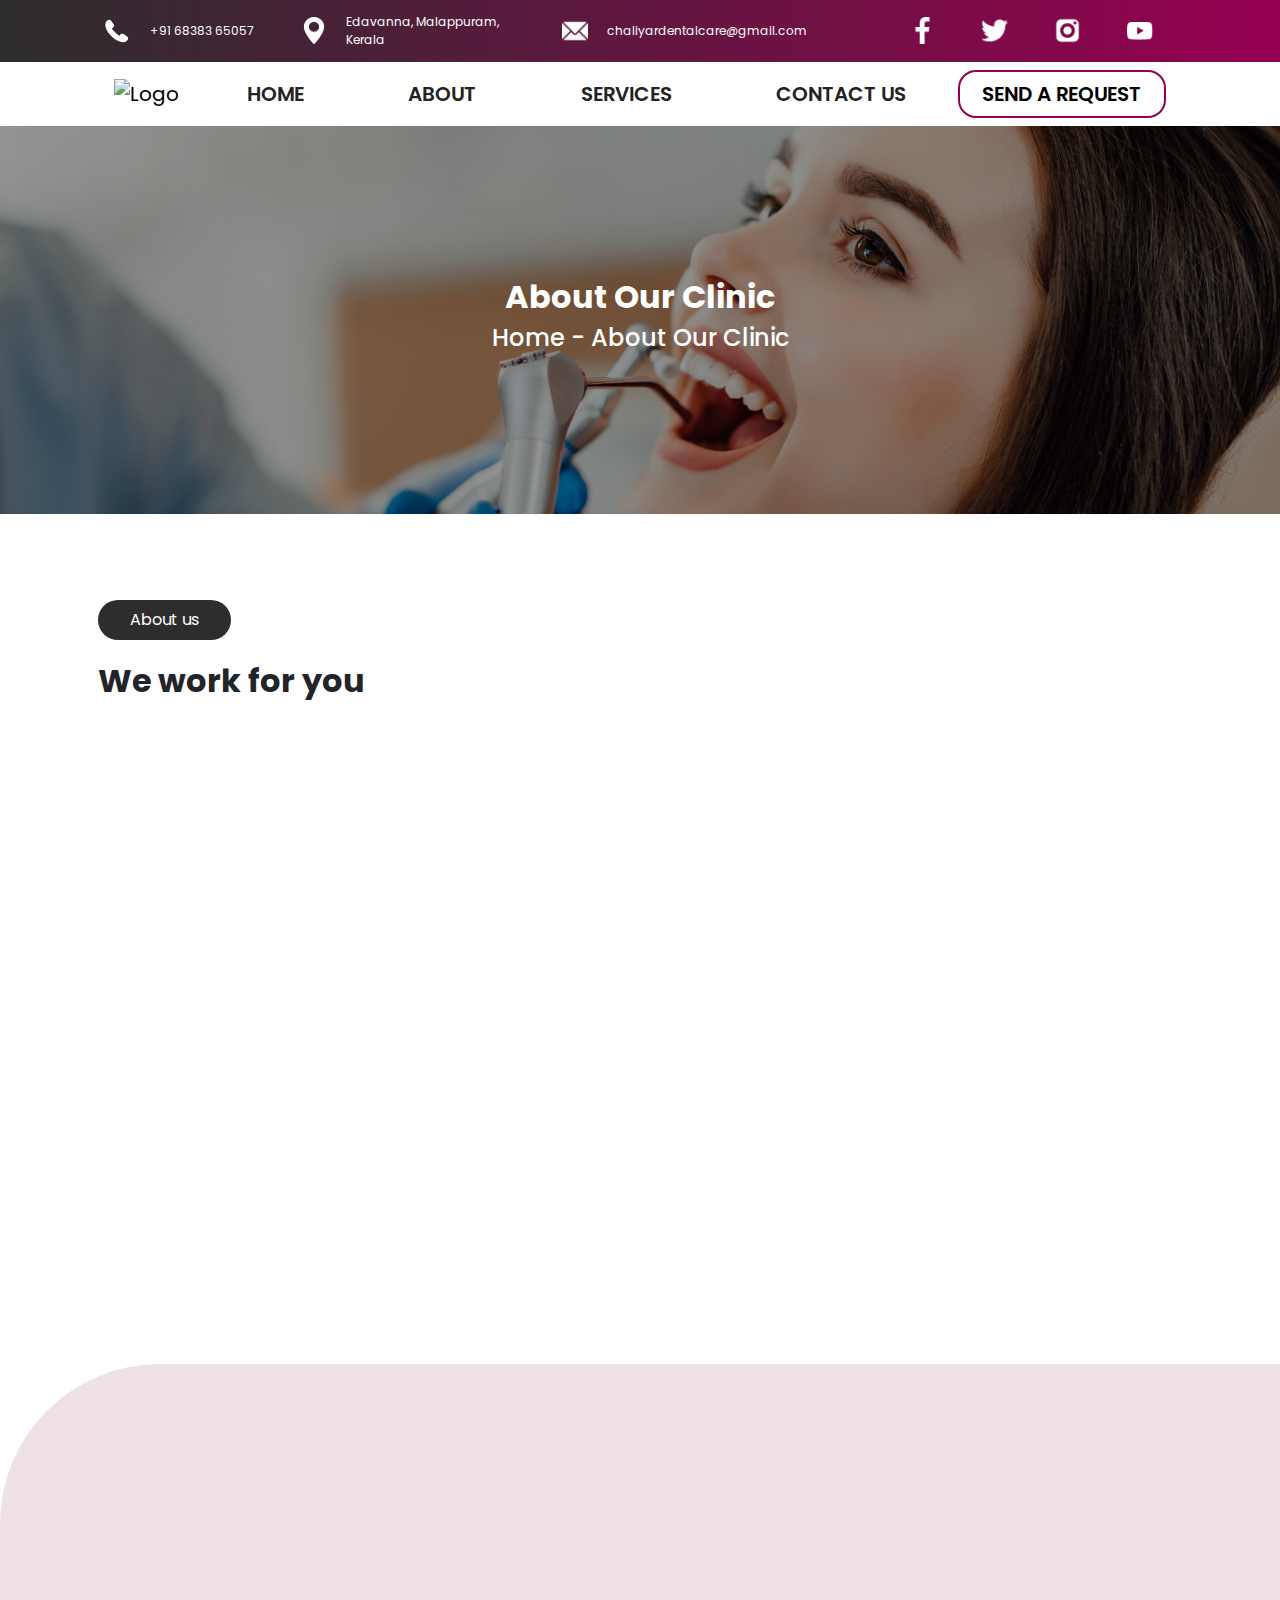
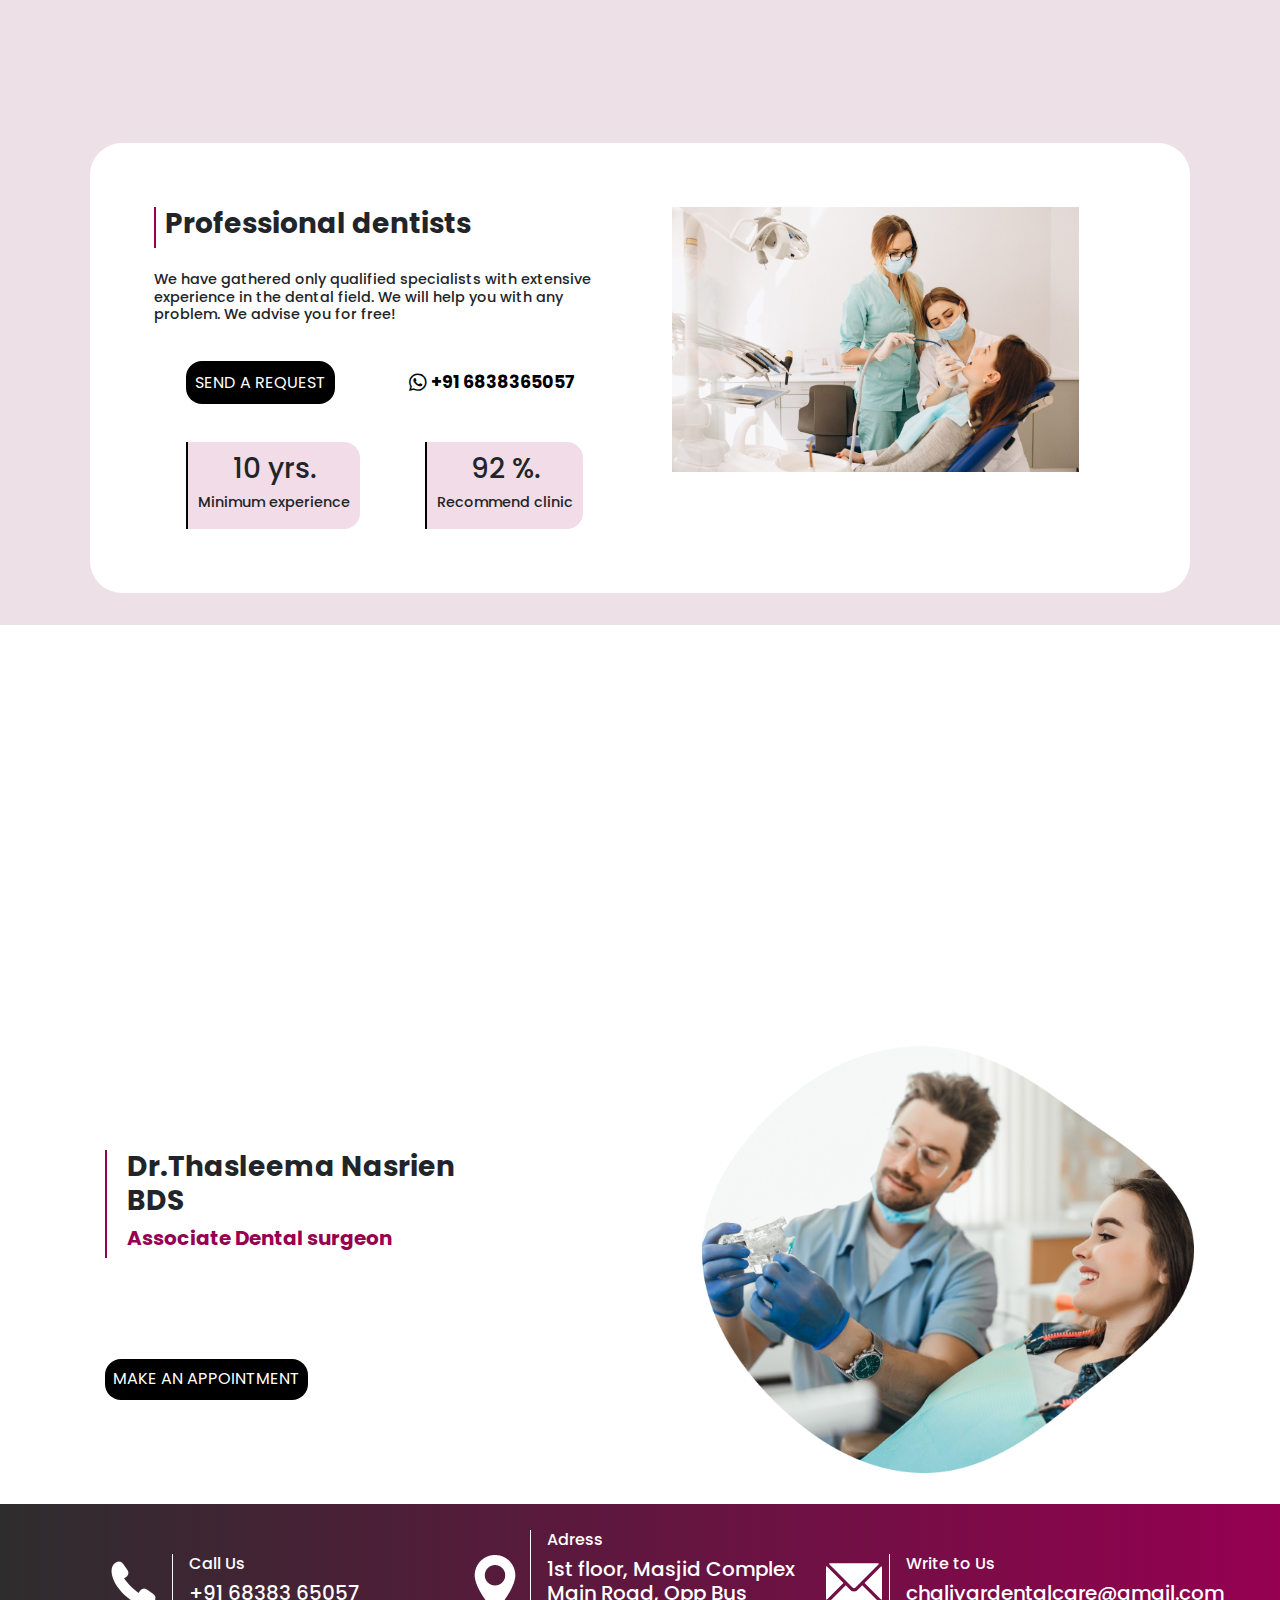
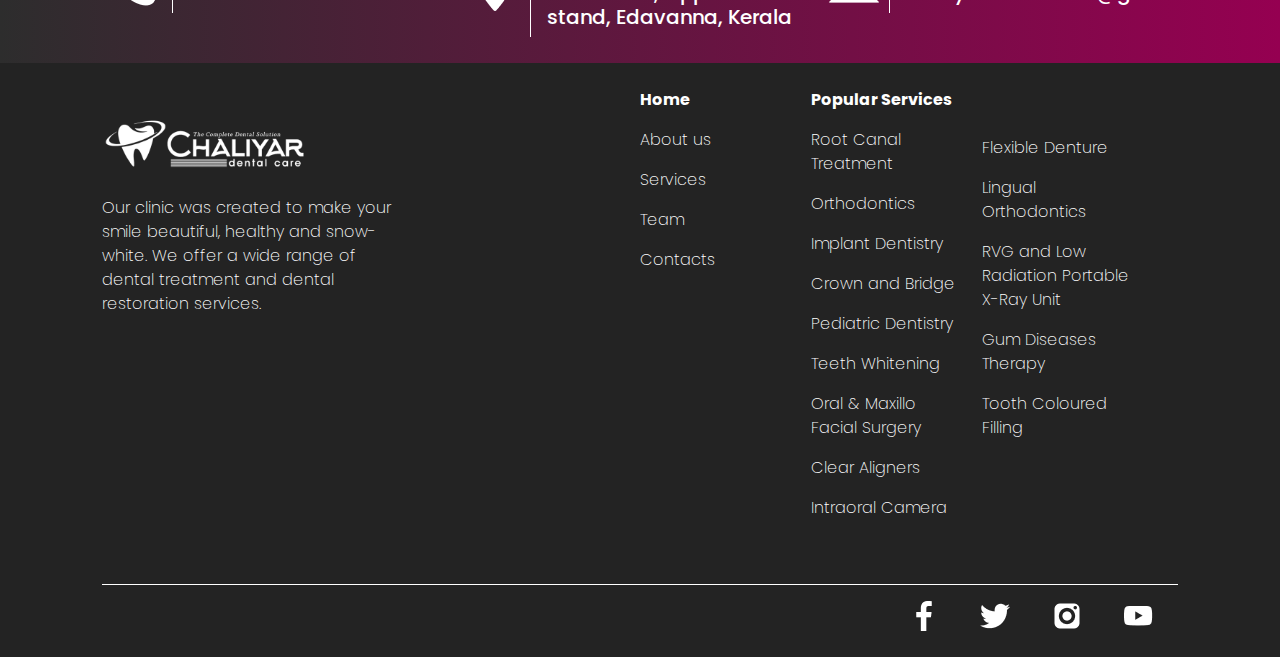
==== commit e52dc8bb: "appointment button" ====
--- a/about.html
+++ b/about.html
@@ -9,6 +9,9 @@
     <!-- stylesheet of home -->
     <link rel="stylesheet" href="css/style.css">
     <link rel="stylesheet" href="css/animate.css">
+
+    <!-- favicon -->
+    <link rel="shortcut icon" type="image/jpg" href="favicon.jpg">
 
     <!-- poppins font from google -->
     <link rel="preconnect" href="https://fonts.googleapis.com">
@@ -49,7 +52,8 @@
                                 About us
                             </div>
                             <h2 class="animate fadeInUp">We work for you</h2>
-                            <h6 class="animate fadeInUp">Our clinic was created to make your smile beautiful, healthy and snow-white. We offer a
+                            <h6 class="animate fadeInUp">Our clinic was created to make your smile beautiful, healthy
+                                and snow-white. We offer a
                                 wide
                                 range of dental treatment and dental restoration services. We have gathered only
                                 qualified
@@ -281,8 +285,10 @@
                                     field. We will help you with any problem. We advise you for free!
                                 </h6>
                                 <div class="about_sec2col1_button_holder">
-                                    <button class="about_sec2col1_request">SEND A REQUEST</button>
-                                    <button class="about_sec2col1_whatsapp"><i class="bi bi-whatsapp"></i> +91
+                                    <button onclick="redirectToAppointmentForm()" class="about_sec2col1_request">SEND A
+                                        REQUEST</button>
+                                    <button onclick="redirectToWhatsapp()" class="about_sec2col1_whatsapp"><i
+                                            class="bi bi-whatsapp"></i> +91
                                         6838365057</button>
                                 </div>
                                 <div class="about_sec2col1_display_cards">
@@ -318,7 +324,8 @@
                 OUR EMPLOYES
             </div>
             <h2 class=" animate fadeInUp">Advantages of Our Clinic</h2>
-            <h6 class=" animate fadeInUp">We have gathered only qualified specialists with extensive experience in the dental field. We will help
+            <h6 class=" animate fadeInUp">We have gathered only qualified specialists with extensive experience in the
+                dental field. We will help
                 you with any problem!</h6>
         </div>
         <div class="row">
@@ -332,7 +339,8 @@
                         </div>
                     </div>
                     <div class="about_sec3_col1_appointment">
-                        <button>MAKE AN APPOINTMENT</button>
+                        <a href="index.html#home_makeAnAppointment"><button>MAKE AN APPOINTMENT</button></a>
+
                     </div>
                 </div>
             </div>
@@ -342,7 +350,7 @@
                 </div>
             </div>
         </div>
-        
+
 
     </section>
 
@@ -361,6 +369,7 @@
     <script src="js/AdvantagesToggler.js"></script>
     <script src="js/DentistNameToggler.js"></script>
     <script src="js/AnimationViewportDetector.js"></script>
+    <script src="js/ScriptRedirections.js"></script>
 
     <!--header and footer script start-->
     <script>
--- a/css/style.css
+++ b/css/style.css
@@ -198,7 +198,7 @@
 .home-slideshow-left-content h2 {
   font-size: 50px;
   font-weight: 600;
-  padding-top: 8%;
+  padding-top: 6%;
 }
 
 .home-slideshow-left-box-left {
@@ -877,7 +877,12 @@
 
 
 
-
+@media only screen and (max-width: 400px) {
+  
+  .home-book-appointment-details-btn button {
+    font-size: 90%;
+}
+}
 
 @media only screen and (max-width: 768px) {
 
@@ -914,6 +919,7 @@
 
   .home-slideshow-left-content h2 {
     font-size: 16px;
+    padding-top: 0.5rem;
 
   }
 
@@ -1002,6 +1008,7 @@
 
   .home-slideshow-left-content h2 {
     font-size: 16px;
+    padding-top: 1rem;
 
   }
 
@@ -1101,7 +1108,7 @@
 
   .home-slideshow-left-content h2 {
     font-size: 16px;
-
+    padding-top: 1rem;
   }
 
   .home-slideshow-left-box-left img {
@@ -1394,7 +1401,7 @@
   padding: 2rem;
   backface-visibility: hidden;
   display: flex;
-  justify-content: center;
+  justify-content: left;
   border: 1px solid var(--secondary_dark_purple);
   border-radius: 15px;
   background-color: #fff;
@@ -1468,6 +1475,20 @@
   }
 }
 
+@media only screen and (max-width: 1200px) {
+  .card-description_checklist {
+    margin-bottom: 0rem;
+    font-size: 80%;
+  }
+}
+
+@media only screen and (max-width: 768px) {
+  .card-description_checklist {
+    margin-bottom: 0.5rem;
+    font-size: 100%;
+  }
+}
+
 /* flipper cards */
 
 
@@ -1644,6 +1665,35 @@
   border-radius: 1rem;
 }
 
+.contact_form_container button {
+  border: 0;
+  font-weight: bold;
+  padding-left: 2rem;
+  padding-right: 2rem;
+  padding-top: 1rem;
+  padding-bottom: 1rem;
+  margin-top: 10%;
+  width: 100%;
+  border-radius: 1rem;
+  color: var(--primary_black);
+  background-color: var(--primary_white);
+}
+
+.contact_form_container button:hover {
+  border: 1px solid var(--primary_white);
+  font-weight: bold;
+  padding-left: 2rem;
+  padding-right: 2rem;
+  padding-top: 1rem;
+  padding-bottom: 1rem;
+  margin-top: 10%;
+  width: 100%;
+  border-radius: 1rem;
+  color: var(--primary_white);
+  background-color: var(--primary_black);
+
+}
+
 .contact_map {
   width: 100;
   height: auto;
@@ -1798,8 +1848,8 @@
 
 .about_sec2 h2 {
   font-weight: 600;
-  padding-top: 1rem;
-  padding-bottom: 4rem;
+  padding-top: 2rem;
+  padding-bottom: 2rem;
 
 }
 
@@ -1841,14 +1891,15 @@
 .about_advantages_display {
   width: 100%;
   height: auto;
-
+  margin-top: 2rem;
+  margin-bottom: 2rem;
 }
 
 .about_advantages_display_holder {
   background-color: var(--primary_white);
   margin-left: 7%;
   margin-right: 7%;
-  border-radius: 4rem;
+  border-radius: 2rem;
   padding: 5%;
 }
 
@@ -2080,6 +2131,12 @@
 
   .about_sec2_cards_container {
     display: none;
+  }
+  .about_advantages_display {
+    width: 100%;
+    height: auto;
+    margin-top: 0rem;
+    margin-bottom: 2rem;
   }
 
   .about_advantages_display_holder {
@@ -2292,4 +2349,45 @@
     border-top-left-radius: 5rem;
 
   }
+}
+
+
+
+
+
+
+
+
+/* css for thankyou page */
+
+.thankyou_page{
+  width: 100%;
+  height: auto;
+  background-color: var(--primary_baby_pink_dark);
+  display: flex;
+  align-items: center;
+  justify-content: center;
+}
+
+.thankyou_container{
+  width: 90%;
+  height: auto;
+  background-color: var(--primary_white);
+  display: flex;
+  flex-direction: column;
+  align-items: center;
+  justify-content: center;
+  margin-top: 3%;
+  margin-bottom: 3%;
+  padding: 2%;
+  border-radius: 2rem;
+}
+
+.thankyou_container h2{
+  font-weight: bold;
+  padding-top: 4%;
+}
+.thankyou_container h3{
+text-align: center;
+padding: 2%;
 }